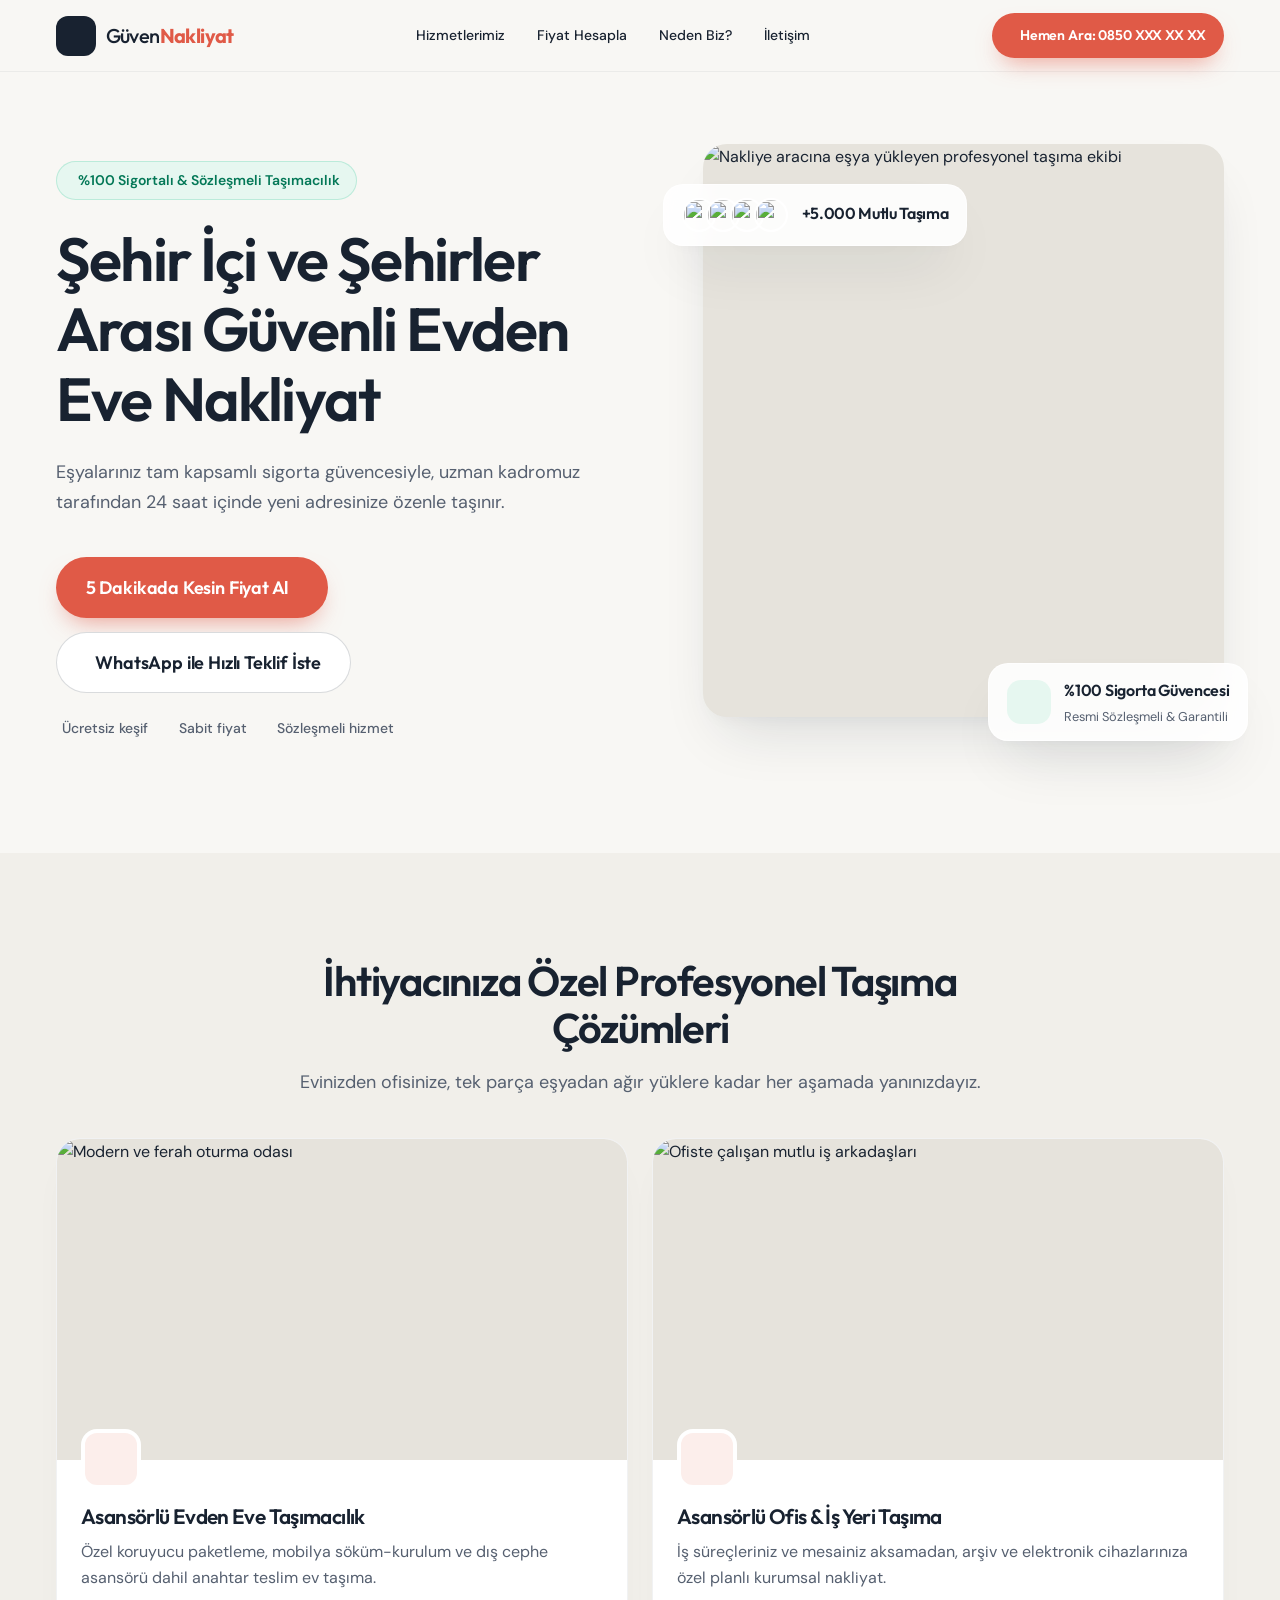
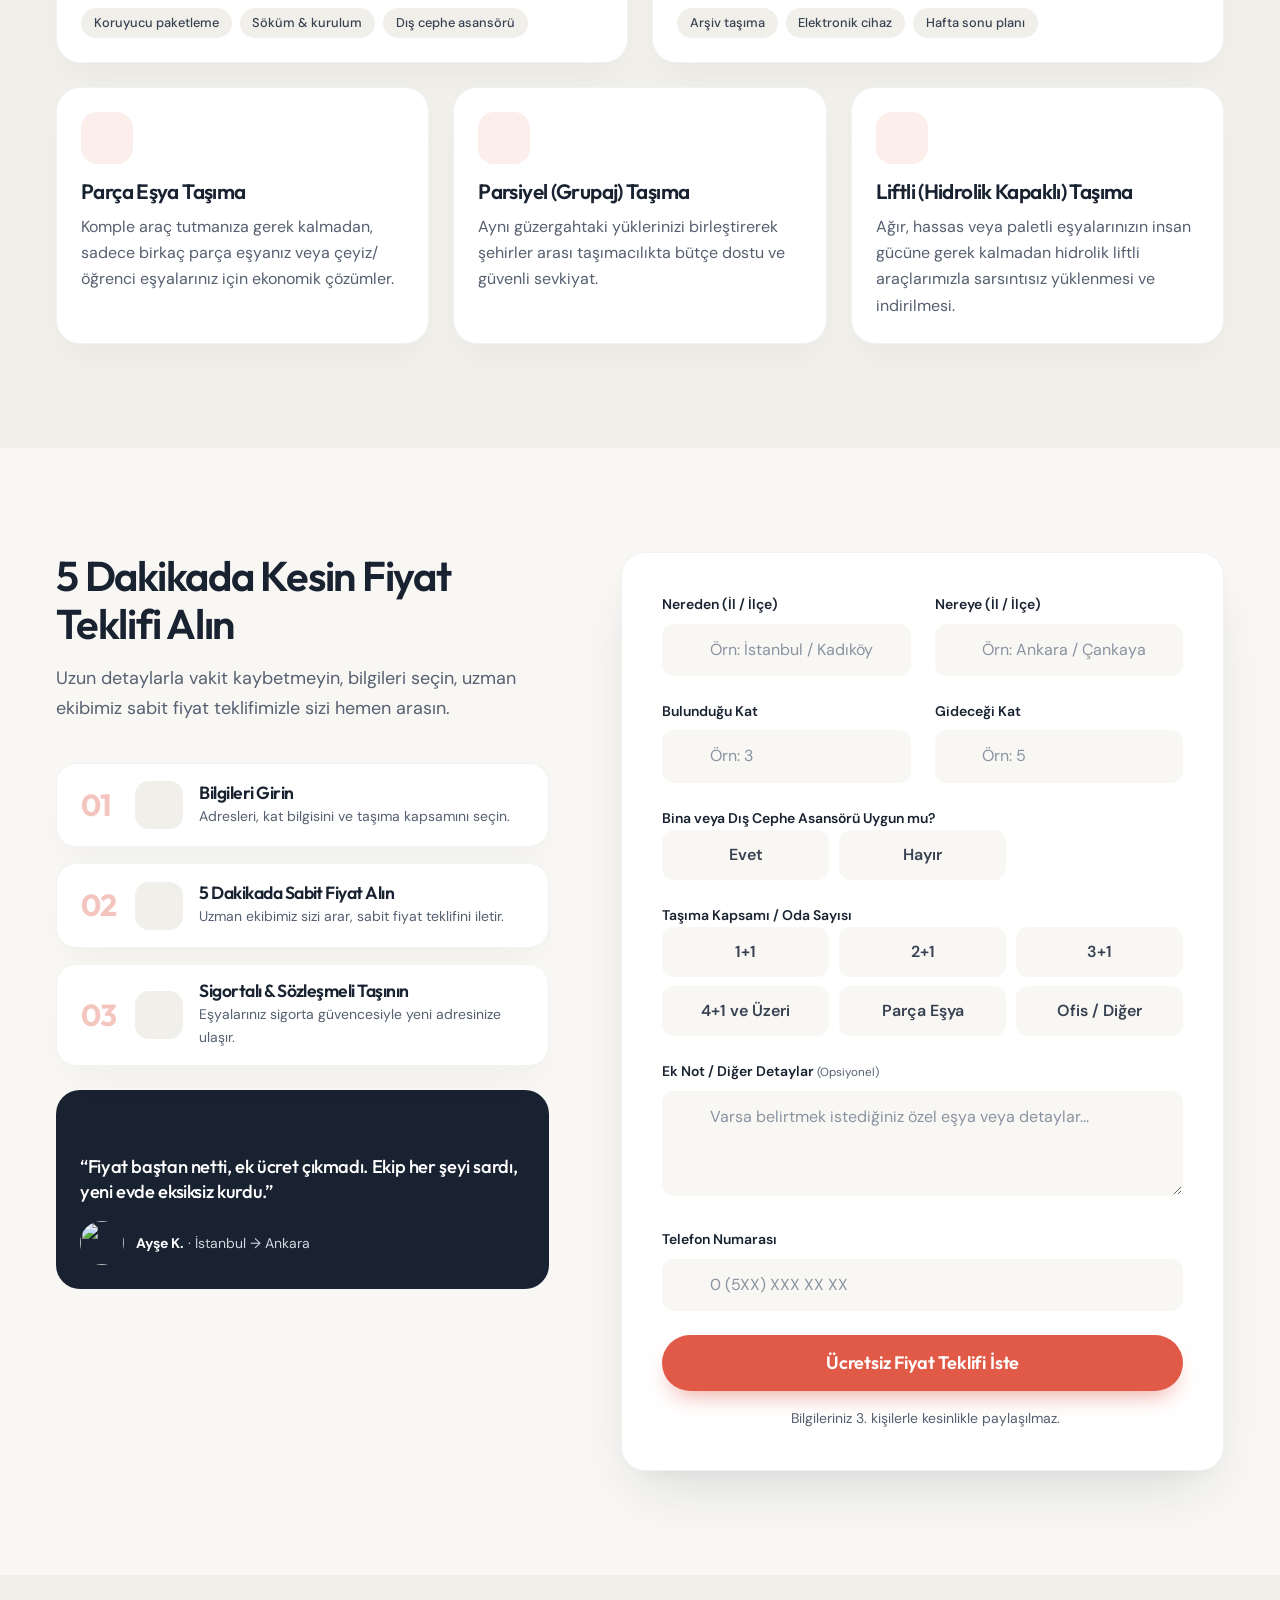
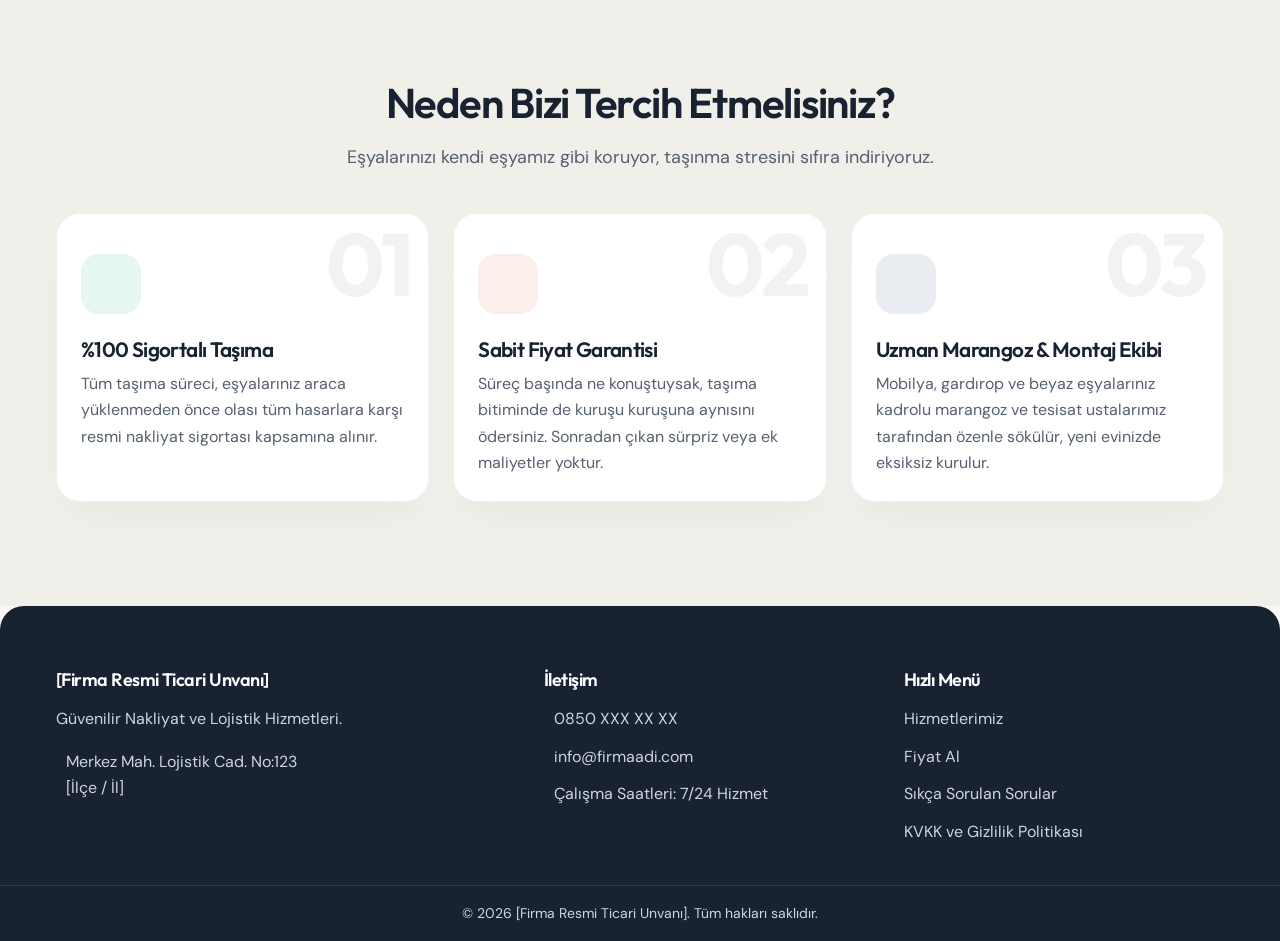
==== index-v2.html @ fdb5ad74 "update" ====
<!DOCTYPE html>
<html lang="tr">
<head>
  <meta charset="UTF-8">
  <meta name="viewport" content="width=device-width, initial-scale=1">
  <title>Güvenli Evden Eve Nakliyat | 5 Dakikada Kesin Fiyat Teklifi</title>
  <meta name="description" content="%100 sigortalı, sözleşmeli ve sabit fiyat garantili evden eve nakliyat. Şehir içi ve şehirler arası taşımacılık için 5 dakikada ücretsiz teklif alın.">
  <meta name="theme-color" content="#F8F7F4">
  <link rel="preconnect" href="https://fonts.googleapis.com">
  <link rel="preconnect" href="https://fonts.gstatic.com" crossorigin>
  <link href="https://fonts.googleapis.com/css2?family=DM+Sans:opsz,wght@9..40,400;9..40,500;9..40,600&family=Outfit:wght@500;600;700&display=swap" rel="stylesheet">
  <script src="https://unpkg.com/@phosphor-icons/web"></script>
  <link rel="stylesheet" href="https://unpkg.com/@phosphor-icons/web@2.1.1/src/duotone/style.css">
  <link rel="stylesheet" href="style-v2.css">
</head>
<body class="nk-body">

  <!-- ===== HEADER ===== -->
  <header class="nk-header" id="header">
    <div class="nk-container nk-header-inner">
      <a href="#top" class="nk-logo" aria-label="Ana sayfa">
        <span class="nk-logo-mark"><i class="ph-duotone ph-truck" aria-hidden="true"></i></span>
        <span class="nk-logo-text">Güven<strong>Nakliyat</strong></span>
      </a>

      <nav class="nk-nav" id="nav" aria-label="Ana menü">
        <a href="#services" class="nk-nav-link">Hizmetlerimiz</a>
        <a href="#quote" class="nk-nav-link">Fiyat Hesapla</a>
        <a href="#features" class="nk-nav-link">Neden Biz?</a>
        <a href="#contact" class="nk-nav-link">İletişim</a>
      </nav>

      <a href="tel:+908500000000" class="nk-btn nk-btn-primary nk-header-call">
        <i class="ph-duotone ph-phone-call" aria-hidden="true"></i>
        <span>Hemen Ara: 0850 XXX XX XX</span>
      </a>

      <button class="nk-menu-toggle" id="menuToggle" aria-label="Menüyü aç" aria-expanded="false" aria-controls="nav">
        <i class="ph-duotone ph-list nk-menu-icon-open" aria-hidden="true"></i>
        <i class="ph-duotone ph-x nk-menu-icon-close" aria-hidden="true"></i>
      </button>
    </div>
  </header>

  <main id="top">

    <!-- ===== HERO ===== -->
    <section class="nk-hero">
      <div class="nk-container nk-hero-inner">
        <div class="nk-hero-content">
          <span class="nk-hero-badge">
            <i class="ph-duotone ph-shield-check" aria-hidden="true"></i>
            %100 Sigortalı &amp; Sözleşmeli Taşımacılık
          </span>
          <h1 class="nk-hero-title">Şehir İçi ve Şehirler Arası Güvenli Evden Eve Nakliyat</h1>
          <p class="nk-hero-subtitle">Eşyalarınız tam kapsamlı sigorta güvencesiyle, uzman kadromuz tarafından 24 saat içinde yeni adresinize özenle taşınır.</p>
          <div class="nk-hero-actions">
            <a href="#quote" class="nk-btn nk-btn-primary nk-btn-lg">5 Dakikada Kesin Fiyat Al <i class="ph-duotone ph-arrow-right" aria-hidden="true"></i></a>
            <a href="https://wa.me/905000000000?text=Merhaba%2C%20nakliyat%20i%C3%A7in%20h%C4%B1zl%C4%B1%20teklif%20almak%20istiyorum." class="nk-btn nk-btn-whatsapp nk-btn-lg" target="_blank" rel="noopener">
              <i class="ph-duotone ph-whatsapp-logo" aria-hidden="true"></i>
              WhatsApp ile Hızlı Teklif İste
            </a>
          </div>
          <ul class="nk-hero-checks">
            <li><i class="ph-duotone ph-check-circle" aria-hidden="true"></i>Ücretsiz keşif</li>
            <li><i class="ph-duotone ph-check-circle" aria-hidden="true"></i>Sabit fiyat</li>
            <li><i class="ph-duotone ph-check-circle" aria-hidden="true"></i>Sözleşmeli hizmet</li>
          </ul>
        </div>

        <div class="nk-hero-media">
          <div class="nk-hero-photo">
            <img src="https://images.unsplash.com/photo-1600518464441-9154a4dea21b?auto=format&fit=crop&w=1000&q=80" alt="Nakliye aracına eşya yükleyen profesyonel taşıma ekibi" width="1000" height="1100" fetchpriority="high">
          </div>
          <div class="nk-floating-card nk-floating-card-reviews">
            <div class="nk-avatar-stack" aria-hidden="true">
              <img src="https://images.unsplash.com/photo-1494790108377-be9c29b29330?auto=format&fit=crop&w=96&h=96&q=70" alt="">
              <img src="https://images.unsplash.com/photo-1507003211169-0a1dd7228f2d?auto=format&fit=crop&w=96&h=96&q=70" alt="">
              <img src="https://images.unsplash.com/photo-1573496359142-b8d87734a5a2?auto=format&fit=crop&w=96&h=96&q=70" alt="">
              <img src="https://images.unsplash.com/photo-1580489944761-15a19d654956?auto=format&fit=crop&w=96&h=96&q=70" alt="">
            </div>
            <div class="nk-floating-card-body">
              <strong class="nk-floating-card-title">+5.000 Mutlu Taşıma</strong>
              <span class="nk-rating-stars" aria-label="5 üzerinden 5 yıldız">
                <i class="ph-duotone ph-star" aria-hidden="true"></i><i class="ph-duotone ph-star" aria-hidden="true"></i><i class="ph-duotone ph-star" aria-hidden="true"></i><i class="ph-duotone ph-star" aria-hidden="true"></i><i class="ph-duotone ph-star" aria-hidden="true"></i>
              </span>
            </div>
          </div>
          <div class="nk-floating-card nk-floating-card-insurance">
            <span class="nk-floating-card-icon"><i class="ph-duotone ph-shield-check" aria-hidden="true"></i></span>
            <div class="nk-floating-card-body">
              <strong class="nk-floating-card-title">%100 Sigorta Güvencesi</strong>
              <span class="nk-floating-card-text">Resmi Sözleşmeli &amp; Garantili</span>
            </div>
          </div>
        </div>
      </div>
    </section>

    <!-- ===== SERVICES (BENTO) ===== -->
    <section class="nk-section nk-services" id="services">
      <div class="nk-container">
        <header class="nk-section-header">
          <h2 class="nk-section-title">İhtiyacınıza Özel Profesyonel Taşıma Çözümleri</h2>
          <p class="nk-section-subtitle">Evinizden ofisinize, tek parça eşyadan ağır yüklere kadar her aşamada yanınızdayız.</p>
        </header>

        <div class="nk-bento-grid">
          <article class="nk-service-card nk-bento-card-wide">
            <div class="nk-bento-media">
              <img src="https://images.unsplash.com/photo-1600585154340-be6161a56a0c?auto=format&fit=crop&w=900&q=75" alt="Modern ve ferah oturma odası" loading="lazy" width="900" height="520">
            </div>
            <div class="nk-bento-body">
              <span class="nk-service-icon"><i class="ph-duotone ph-house-line" aria-hidden="true"></i></span>
              <h3 class="nk-service-title">Asansörlü Evden Eve Taşımacılık</h3>
              <p class="nk-service-text">Özel koruyucu paketleme, mobilya söküm-kurulum ve dış cephe asansörü dahil anahtar teslim ev taşıma.</p>
              <ul class="nk-tag-list">
                <li class="nk-tag">Koruyucu paketleme</li><li class="nk-tag">Söküm &amp; kurulum</li><li class="nk-tag">Dış cephe asansörü</li>
              </ul>
            </div>
          </article>

          <article class="nk-service-card nk-bento-card-wide">
            <div class="nk-bento-media">
              <img src="https://images.unsplash.com/photo-1600880292203-757bb62b4baf?auto=format&fit=crop&w=900&q=75" alt="Ofiste çalışan mutlu iş arkadaşları" loading="lazy" width="900" height="520">
            </div>
            <div class="nk-bento-body">
              <span class="nk-service-icon"><i class="ph-duotone ph-buildings" aria-hidden="true"></i></span>
              <h3 class="nk-service-title">Asansörlü Ofis &amp; İş Yeri Taşıma</h3>
              <p class="nk-service-text">İş süreçleriniz ve mesainiz aksamadan, arşiv ve elektronik cihazlarınıza özel planlı kurumsal nakliyat.</p>
              <ul class="nk-tag-list">
                <li class="nk-tag">Arşiv taşıma</li><li class="nk-tag">Elektronik cihaz</li><li class="nk-tag">Hafta sonu planı</li>
              </ul>
            </div>
          </article>

          <article class="nk-service-card nk-bento-card-compact">
            <span class="nk-service-icon"><i class="ph-duotone ph-package" aria-hidden="true"></i></span>
            <h3 class="nk-service-title">Parça Eşya Taşıma</h3>
            <p class="nk-service-text">Komple araç tutmanıza gerek kalmadan, sadece birkaç parça eşyanız veya çeyiz/öğrenci eşyalarınız için ekonomik çözümler.</p>
          </article>

          <article class="nk-service-card nk-bento-card-compact">
            <span class="nk-service-icon"><i class="ph-duotone ph-stack" aria-hidden="true"></i></span>
            <h3 class="nk-service-title">Parsiyel (Grupaj) Taşıma</h3>
            <p class="nk-service-text">Aynı güzergahtaki yüklerinizi birleştirerek şehirler arası taşımacılıkta bütçe dostu ve güvenli sevkiyat.</p>
          </article>

          <article class="nk-service-card nk-bento-card-compact">
            <span class="nk-service-icon"><i class="ph-duotone ph-forklift" aria-hidden="true"></i></span>
            <h3 class="nk-service-title">Liftli (Hidrolik Kapaklı) Taşıma</h3>
            <p class="nk-service-text">Ağır, hassas veya paletli eşyalarınızın insan gücüne gerek kalmadan hidrolik liftli araçlarımızla sarsıntısız yüklenmesi ve indirilmesi.</p>
          </article>
        </div>
      </div>
    </section>

    <!-- ===== QUOTE (SPLIT) ===== -->
    <section class="nk-section nk-quote-section" id="quote">
      <div class="nk-container nk-quote-split">

        <div class="nk-quote-info">
          <h2 class="nk-section-title">5 Dakikada Kesin Fiyat Teklifi Alın</h2>
          <p class="nk-section-subtitle">Uzun detaylarla vakit kaybetmeyin, bilgileri seçin, uzman ekibimiz sabit fiyat teklifimizle sizi hemen arasın.</p>

          <ol class="nk-process-steps">
            <li class="nk-process-step">
              <span class="nk-process-number">01</span>
              <span class="nk-process-icon"><i class="ph-duotone ph-note-pencil" aria-hidden="true"></i></span>
              <div><h3 class="nk-process-title">Bilgileri Girin</h3><p class="nk-process-text">Adresleri, kat bilgisini ve taşıma kapsamını seçin.</p></div>
            </li>
            <li class="nk-process-step">
              <span class="nk-process-number">02</span>
              <span class="nk-process-icon"><i class="ph-duotone ph-chat-circle-text" aria-hidden="true"></i></span>
              <div><h3 class="nk-process-title">5 Dakikada Sabit Fiyat Alın</h3><p class="nk-process-text">Uzman ekibimiz sizi arar, sabit fiyat teklifini iletir.</p></div>
            </li>
            <li class="nk-process-step">
              <span class="nk-process-number">03</span>
              <span class="nk-process-icon"><i class="ph-duotone ph-truck" aria-hidden="true"></i></span>
              <div><h3 class="nk-process-title">Sigortalı &amp; Sözleşmeli Taşının</h3><p class="nk-process-text">Eşyalarınız sigorta güvencesiyle yeni adresinize ulaşır.</p></div>
            </li>
          </ol>

          <figure class="nk-testimonial-card">
            <span class="nk-rating-stars" aria-label="5 üzerinden 5 yıldız">
              <i class="ph-duotone ph-star" aria-hidden="true"></i><i class="ph-duotone ph-star" aria-hidden="true"></i><i class="ph-duotone ph-star" aria-hidden="true"></i><i class="ph-duotone ph-star" aria-hidden="true"></i><i class="ph-duotone ph-star" aria-hidden="true"></i>
            </span>
            <blockquote class="nk-testimonial-text">“Fiyat baştan netti, ek ücret çıkmadı. Ekip her şeyi sardı, yeni evde eksiksiz kurdu.”</blockquote>
            <figcaption class="nk-testimonial-author">
              <img src="https://images.unsplash.com/photo-1580489944761-15a19d654956?auto=format&fit=crop&w=96&h=96&q=70" alt="" width="44" height="44" loading="lazy">
              <span><strong>Ayşe K.</strong> · İstanbul → Ankara</span>
            </figcaption>
          </figure>
        </div>

        <form class="nk-quote-form" id="quoteForm" novalidate>
          <div class="nk-form-row">
            <div class="nk-form-group">
              <label class="nk-form-label" for="fromLocation">Nereden (İl / İlçe)</label>
              <div class="nk-input-wrap">
                <i class="ph-duotone ph-map-pin nk-input-icon" aria-hidden="true"></i>
                <input class="nk-form-input" type="text" id="fromLocation" name="from_location" placeholder="Örn: İstanbul / Kadıköy" autocomplete="address-level2" required>
              </div>
              <span class="nk-form-error" data-error-for="fromLocation"></span>
            </div>
            <div class="nk-form-group">
              <label class="nk-form-label" for="toLocation">Nereye (İl / İlçe)</label>
              <div class="nk-input-wrap">
                <i class="ph-duotone ph-map-pin-line nk-input-icon" aria-hidden="true"></i>
                <input class="nk-form-input" type="text" id="toLocation" name="to_location" placeholder="Örn: Ankara / Çankaya" required>
              </div>
              <span class="nk-form-error" data-error-for="toLocation"></span>
            </div>
          </div>

          <div class="nk-form-row">
            <div class="nk-form-group">
              <label class="nk-form-label" for="currentFloor">Bulunduğu Kat</label>
              <div class="nk-input-wrap">
                <i class="ph-duotone ph-stairs nk-input-icon" aria-hidden="true"></i>
                <input class="nk-form-input" type="number" id="currentFloor" name="current_floor" min="-2" max="60" inputmode="numeric" placeholder="Örn: 3">
              </div>
            </div>
            <div class="nk-form-group">
              <label class="nk-form-label" for="targetFloor">Gideceği Kat</label>
              <div class="nk-input-wrap">
                <i class="ph-duotone ph-stairs nk-input-icon" aria-hidden="true"></i>
                <input class="nk-form-input" type="number" id="targetFloor" name="target_floor" min="-2" max="60" inputmode="numeric" placeholder="Örn: 5">
              </div>
            </div>
          </div>

          <fieldset class="nk-form-group nk-fieldset">
            <legend class="nk-form-label">Bina veya Dış Cephe Asansörü Uygun mu?</legend>
            <div class="nk-chip-selector nk-chip-selector-inline" data-chip-name="elevator">
              <label class="nk-option-chip"><input type="radio" name="elevator" value="Evet"><span>Evet</span></label>
              <label class="nk-option-chip"><input type="radio" name="elevator" value="Hayır"><span>Hayır</span></label>
            </div>
          </fieldset>

          <fieldset class="nk-form-group nk-fieldset">
            <legend class="nk-form-label">Taşıma Kapsamı / Oda Sayısı</legend>
            <div class="nk-chip-selector" data-chip-name="scope">
              <label class="nk-option-chip"><input type="radio" name="scope" value="1+1"><span>1+1</span></label>
              <label class="nk-option-chip"><input type="radio" name="scope" value="2+1"><span>2+1</span></label>
              <label class="nk-option-chip"><input type="radio" name="scope" value="3+1"><span>3+1</span></label>
              <label class="nk-option-chip"><input type="radio" name="scope" value="4+1 ve Üzeri"><span>4+1 ve Üzeri</span></label>
              <label class="nk-option-chip"><input type="radio" name="scope" value="Parça Eşya"><span>Parça Eşya</span></label>
              <label class="nk-option-chip"><input type="radio" name="scope" value="Ofis / Diğer"><span>Ofis / Diğer</span></label>
            </div>
            <span class="nk-form-error" data-error-for="scope"></span>
          </fieldset>

          <div class="nk-form-group">
            <label class="nk-form-label" for="note">Ek Not / Diğer Detaylar <small>(Opsiyonel)</small></label>
            <div class="nk-input-wrap nk-input-wrap-textarea">
              <i class="ph-duotone ph-note nk-input-icon" aria-hidden="true"></i>
              <textarea class="nk-form-input nk-form-textarea" id="note" name="note" rows="3" placeholder="Varsa belirtmek istediğiniz özel eşya veya detaylar..."></textarea>
            </div>
          </div>

          <div class="nk-form-group">
            <label class="nk-form-label" for="phone">Telefon Numarası</label>
            <div class="nk-input-wrap">
              <i class="ph-duotone ph-device-mobile nk-input-icon" aria-hidden="true"></i>
              <input class="nk-form-input" type="tel" id="phone" name="phone" placeholder="0 (5XX) XXX XX XX" inputmode="tel" autocomplete="tel" maxlength="17" required>
            </div>
            <span class="nk-form-error" data-error-for="phone"></span>
          </div>

          <button type="submit" class="nk-btn nk-btn-primary nk-btn-lg nk-btn-submit">Ücretsiz Fiyat Teklifi İste</button>
          <p class="nk-form-note"><i class="ph-duotone ph-lock-key" aria-hidden="true"></i>Bilgileriniz 3. kişilerle kesinlikle paylaşılmaz.</p>
          <div class="nk-form-success" id="formSuccess" role="status" hidden>
            <strong>Talebiniz alındı!</strong> Uzman ekibimiz en kısa sürede sizi arayacak.
          </div>
        </form>
      </div>
    </section>

    <!-- ===== FEATURES ===== -->
    <section class="nk-section nk-features" id="features">
      <div class="nk-container">
        <header class="nk-section-header">
          <h2 class="nk-section-title">Neden Bizi Tercih Etmelisiniz?</h2>
          <p class="nk-section-subtitle">Eşyalarınızı kendi eşyamız gibi koruyor, taşınma stresini sıfıra indiriyoruz.</p>
        </header>

        <div class="nk-features-grid">
          <article class="nk-feature-card">
            <span class="nk-feature-number" aria-hidden="true">01</span>
            <span class="nk-feature-icon nk-feature-icon-sage"><i class="ph-duotone ph-shield-check" aria-hidden="true"></i></span>
            <h3 class="nk-feature-title">%100 Sigortalı Taşıma</h3>
            <p class="nk-feature-text">Tüm taşıma süreci, eşyalarınız araca yüklenmeden önce olası tüm hasarlara karşı resmi nakliyat sigortası kapsamına alınır.</p>
          </article>
          <article class="nk-feature-card">
            <span class="nk-feature-number" aria-hidden="true">02</span>
            <span class="nk-feature-icon nk-feature-icon-terracotta"><i class="ph-duotone ph-currency-circle-dollar" aria-hidden="true"></i></span>
            <h3 class="nk-feature-title">Sabit Fiyat Garantisi</h3>
            <p class="nk-feature-text">Süreç başında ne konuştuysak, taşıma bitiminde de kuruşu kuruşuna aynısını ödersiniz. Sonradan çıkan sürpriz veya ek maliyetler yoktur.</p>
          </article>
          <article class="nk-feature-card">
            <span class="nk-feature-number" aria-hidden="true">03</span>
            <span class="nk-feature-icon nk-feature-icon-slate"><i class="ph-duotone ph-hammer" aria-hidden="true"></i></span>
            <h3 class="nk-feature-title">Uzman Marangoz &amp; Montaj Ekibi</h3>
            <p class="nk-feature-text">Mobilya, gardırop ve beyaz eşyalarınız kadrolu marangoz ve tesisat ustalarımız tarafından özenle sökülür, yeni evinizde eksiksiz kurulur.</p>
          </article>
        </div>
      </div>
    </section>
  </main>

  <!-- ===== FOOTER ===== -->
  <footer class="nk-footer" id="contact">
    <div class="nk-container nk-footer-inner">
      <div class="nk-footer-col nk-footer-about">
        <h3 class="nk-footer-title">[Firma Resmi Ticari Unvanı]</h3>
        <p>Güvenilir Nakliyat ve Lojistik Hizmetleri.</p>
        <address class="nk-footer-address"><i class="ph-duotone ph-map-pin" aria-hidden="true"></i><span>Merkez Mah. Lojistik Cad. No:123<br>[İlçe / İl]</span></address>
      </div>
      <div class="nk-footer-col">
        <h3 class="nk-footer-title">İletişim</h3>
        <ul class="nk-footer-list">
          <li><i class="ph-duotone ph-phone" aria-hidden="true"></i><a href="tel:+908500000000">0850 XXX XX XX</a></li>
          <li><i class="ph-duotone ph-envelope-simple" aria-hidden="true"></i><a href="mailto:info@firmaadi.com">info@firmaadi.com</a></li>
          <li><i class="ph-duotone ph-clock" aria-hidden="true"></i>Çalışma Saatleri: 7/24 Hizmet</li>
        </ul>
      </div>
      <div class="nk-footer-col">
        <h3 class="nk-footer-title">Hızlı Menü</h3>
        <ul class="nk-footer-list">
          <li><a href="#services">Hizmetlerimiz</a></li>
          <li><a href="#quote">Fiyat Al</a></li>
          <li><a href="#faq">Sıkça Sorulan Sorular</a></li>
          <li><a href="#privacy">KVKK ve Gizlilik Politikası</a></li>
        </ul>
      </div>
    </div>
    <div class="nk-footer-bottom">
      <div class="nk-container">&copy; <span id="currentYear">2026</span> [Firma Resmi Ticari Unvanı]. Tüm hakları saklıdır.</div>
    </div>
  </footer>

  <!-- ===== MOBILE STICKY BAR ===== -->
  <div class="nk-mobile-sticky-bar">
    <a href="tel:+908500000000" class="nk-mobile-bar-btn nk-mobile-bar-call"><i class="ph-duotone ph-phone-call" aria-hidden="true"></i>Hemen Ara</a>
    <a href="https://wa.me/905000000000?text=Merhaba%2C%20nakliyat%20i%C3%A7in%20teklif%20almak%20istiyorum." class="nk-mobile-bar-btn nk-mobile-bar-whatsapp" target="_blank" rel="noopener"><i class="ph-duotone ph-whatsapp-logo" aria-hidden="true"></i>WhatsApp Teklif</a>
  </div>

  <script src="script-v2.js"></script>
</body>
</html>
---- style-v2.css ----
/* =========================================================
   Nakliye v2 — Premium & Soft Editorial
   Generated against design-system/nakliye/MASTER.md
   (typography, palette and imagery overridden per brief)
   Type: Outfit (headings) + DM Sans (body)
   ========================================================= */

:root {
  /* Primitive */
  --nk-stone-50: #f8f7f4;
  --nk-stone-100: #f1efea;
  --nk-stone-200: #e6e3dc;
  --nk-white: #ffffff;
  --nk-slate-900: #182230;
  --nk-slate-700: #374151;
  --nk-slate-600: #566070;
  --nk-terracotta-500: #e05a47;
  --nk-terracotta-600: #c94a38;
  --nk-terracotta-700: #ad3e2e;
  --nk-terracotta-50: #fceeeb;
  --nk-emerald-500: #10b981;
  --nk-emerald-700: #047857;
  --nk-emerald-50: #e6f7f0;
  --nk-amber-500: #f5b301;
  --nk-red-600: #c62828;

  /* Semantic */
  --nk-primary-color: var(--nk-slate-900);
  --nk-accent-color: var(--nk-terracotta-500);
  --nk-accent-hover: var(--nk-terracotta-600);
  --nk-success-color: var(--nk-emerald-500);
  --nk-text-color: var(--nk-slate-900);
  --nk-text-muted: var(--nk-slate-600);
  --nk-bg-color: var(--nk-stone-50);
  --nk-bg-alt: var(--nk-stone-100);
  --nk-surface-color: var(--nk-white);
  --nk-border-color: rgba(24, 34, 48, 0.06);
  --nk-border-strong: rgba(24, 34, 48, 0.16);
  --nk-error-color: var(--nk-red-600);

  /* Typography */
  --nk-font-heading: "Outfit", system-ui, sans-serif;
  --nk-font-body: "DM Sans", system-ui, -apple-system, "Segoe UI", sans-serif;
  --nk-text-sm: 0.875rem;
  --nk-text-base: 1rem;
  --nk-text-lg: 1.125rem;
  --nk-text-xl: 1.3rem;
  --nk-heading-tracking: -0.03em;

  /* Spacing */
  --nk-spacing-xs: 0.25rem;
  --nk-spacing-sm: 0.5rem;
  --nk-spacing-md: 1rem;
  --nk-spacing-lg: 1.5rem;
  --nk-spacing-xl: 2.5rem;
  --nk-spacing-2xl: 4rem;
  --nk-section-padding: 4.5rem;

  /* Shape & elevation */
  --nk-radius-sm: 12px;
  --nk-radius-md: 16px;
  --nk-radius-lg: 20px;
  --nk-radius-xl: 24px;
  --nk-radius-full: 999px;
  --nk-shadow-soft: 0 20px 40px -15px rgba(24, 34, 48, 0.05);
  --nk-shadow-lift: 0 30px 60px -20px rgba(24, 34, 48, 0.14), 0 8px 20px -10px rgba(24, 34, 48, 0.06);
  --nk-transition: 220ms ease;

  /* Layout */
  --nk-container-width: 1200px;
  --nk-header-height: 72px;
  --nk-mobile-bar-height: 64px;
}

/* ---------- Base ---------- */
*, *::before, *::after { box-sizing: border-box; }
html { scroll-behavior: smooth; scroll-padding-top: calc(var(--nk-header-height) + 12px); }

.nk-body {
  margin: 0;
  font-family: var(--nk-font-body);
  font-size: var(--nk-text-base);
  line-height: 1.65;
  color: var(--nk-text-color);
  background: var(--nk-bg-color);
  -webkit-font-smoothing: antialiased;
  padding-bottom: calc(var(--nk-mobile-bar-height) + 16px + env(safe-area-inset-bottom));
}

h1, h2, h3 { margin: 0; font-family: var(--nk-font-heading); line-height: 1.15; letter-spacing: var(--nk-heading-tracking); color: var(--nk-primary-color); }
p { margin: 0; }
a { color: inherit; text-decoration: none; }
ul, ol { list-style: none; margin: 0; padding: 0; }
img { display: block; max-width: 100%; }
i[class*="ph-"] { line-height: 1; flex-shrink: 0; }
:focus-visible { outline: 3px solid var(--nk-accent-color); outline-offset: 2px; }

.nk-container { width: 100%; max-width: var(--nk-container-width); margin: 0 auto; padding: 0 var(--nk-spacing-md); }
.nk-section { padding: var(--nk-section-padding) 0; }
.nk-section-header { text-align: center; max-width: 700px; margin: 0 auto var(--nk-spacing-xl); }
.nk-section-title { font-size: clamp(1.75rem, 5vw, 2.6rem); font-weight: 600; }
.nk-section-subtitle { margin-top: var(--nk-spacing-md); color: var(--nk-text-muted); font-size: var(--nk-text-lg); }

/* ---------- Buttons ---------- */
.nk-btn {
  display: inline-flex; align-items: center; justify-content: center; gap: 0.6rem;
  min-height: 46px; padding: 0.7rem 1.4rem;
  font-family: var(--nk-font-heading); font-weight: 600; font-size: var(--nk-text-base); letter-spacing: -0.01em;
  border: 1.5px solid transparent; border-radius: var(--nk-radius-full);
  cursor: pointer; text-align: center;
  transition: background var(--nk-transition), transform var(--nk-transition), box-shadow var(--nk-transition), color var(--nk-transition);
}
.nk-btn i { font-size: 1.3em; }
.nk-btn-lg { min-height: 56px; padding: 0.9rem 1.8rem; font-size: var(--nk-text-lg); }
.nk-btn-primary { background: var(--nk-accent-color); color: var(--nk-white); box-shadow: 0 12px 24px -10px rgba(224, 90, 71, 0.6); }
.nk-btn-primary:hover { background: var(--nk-accent-hover); transform: translateY(-2px); }
.nk-btn-primary:active { background: var(--nk-terracotta-700); transform: none; }
.nk-btn-whatsapp { background: var(--nk-surface-color); color: var(--nk-primary-color); border-color: var(--nk-border-strong); }
.nk-btn-whatsapp i { color: var(--nk-emerald-500); }
.nk-btn-whatsapp:hover { background: var(--nk-emerald-50); border-color: var(--nk-emerald-500); transform: translateY(-2px); }
.nk-btn-submit { width: 100%; }
.nk-btn[disabled] { opacity: 0.6; cursor: not-allowed; transform: none; }

/* ---------- Header ---------- */
.nk-header {
  position: sticky; top: 0; z-index: 100; height: var(--nk-header-height);
  background: rgba(248, 247, 244, 0.85); backdrop-filter: blur(14px); -webkit-backdrop-filter: blur(14px);
  border-bottom: 1px solid var(--nk-border-color);
  transition: box-shadow var(--nk-transition);
}
.nk-header.nk-is-scrolled { box-shadow: var(--nk-shadow-soft); }
.nk-header-inner { height: 100%; display: flex; align-items: center; justify-content: space-between; gap: var(--nk-spacing-md); }

.nk-logo { display: inline-flex; align-items: center; gap: 0.6rem; }
.nk-logo-mark { width: 40px; height: 40px; display: grid; place-items: center; border-radius: 12px; background: var(--nk-primary-color); color: var(--nk-white); font-size: 1.4rem; }
.nk-logo-text { font-family: var(--nk-font-heading); font-size: 1.25rem; font-weight: 500; letter-spacing: var(--nk-heading-tracking); }
.nk-logo-text strong { font-weight: 700; color: var(--nk-accent-color); }

.nk-nav {
  position: absolute; top: var(--nk-header-height); left: 0; right: 0; display: none; flex-direction: column;
  background: var(--nk-bg-color); padding: var(--nk-spacing-sm) var(--nk-spacing-md) var(--nk-spacing-md);
  border-bottom: 1px solid var(--nk-border-color); box-shadow: var(--nk-shadow-lift);
}
.nk-nav.nk-is-open { display: flex; }
.nk-nav-link { padding: 0.9rem 0; font-weight: 500; border-bottom: 1px solid var(--nk-border-color); }
.nk-nav-link:last-child { border-bottom: 0; }
.nk-nav-link:hover { color: var(--nk-accent-color); }
.nk-header-call { display: none; padding: 0.6rem 1.1rem; font-size: var(--nk-text-sm); min-height: 44px; }

.nk-menu-toggle { width: 44px; height: 44px; display: grid; place-items: center; background: none; border: 0; cursor: pointer; font-size: 1.7rem; color: var(--nk-primary-color); }
.nk-menu-icon-close { display: none; }
.nk-menu-toggle[aria-expanded="true"] .nk-menu-icon-open { display: none; }
.nk-menu-toggle[aria-expanded="true"] .nk-menu-icon-close { display: block; }

/* ---------- Hero ---------- */
.nk-hero { padding: var(--nk-spacing-xl) 0 var(--nk-spacing-2xl); overflow: hidden; }
.nk-hero-inner { display: grid; gap: 3rem; align-items: center; }

.nk-hero-badge {
  display: inline-flex; align-items: center; gap: 0.5rem; padding: 0.45rem 1rem 0.45rem 0.8rem; margin-bottom: var(--nk-spacing-lg);
  background: var(--nk-emerald-50); color: var(--nk-emerald-700); font-size: var(--nk-text-sm); font-weight: 600;
  border: 1px solid rgba(16, 185, 129, 0.2); border-radius: var(--nk-radius-full);
}
.nk-hero-badge i { font-size: 1.25rem; }
.nk-hero-title { font-size: clamp(2.2rem, 7.5vw, 3.8rem); font-weight: 600; }
.nk-hero-subtitle { margin-top: var(--nk-spacing-lg); font-size: var(--nk-text-lg); color: var(--nk-text-muted); max-width: 540px; }
.nk-hero-actions { display: flex; flex-direction: column; gap: 0.9rem; margin-top: var(--nk-spacing-xl); }
.nk-hero-checks { display: flex; flex-wrap: wrap; gap: 0.6rem 1.5rem; margin-top: var(--nk-spacing-lg); font-size: var(--nk-text-sm); font-weight: 500; color: var(--nk-text-muted); }
.nk-hero-checks li { display: inline-flex; align-items: center; gap: 0.4rem; }
.nk-hero-checks i { font-size: 1.2rem; color: var(--nk-emerald-500); }

.nk-hero-media { position: relative; padding-bottom: 2.5rem; }
.nk-hero-photo { border-radius: var(--nk-radius-xl); overflow: hidden; box-shadow: var(--nk-shadow-lift); aspect-ratio: 4 / 4.4; background: var(--nk-stone-200); }
.nk-hero-photo img { width: 100%; height: 100%; object-fit: cover; object-position: center 55%; }

.nk-floating-card {
  position: absolute; display: flex; align-items: center; gap: 0.85rem; padding: 0.8rem 1.1rem;
  background: rgba(255, 255, 255, 0.88); backdrop-filter: blur(12px); -webkit-backdrop-filter: blur(12px);
  border: 1px solid rgba(255, 255, 255, 0.7); border-radius: var(--nk-radius-lg); box-shadow: var(--nk-shadow-lift);
}
.nk-floating-card-body { display: flex; flex-direction: column; gap: 0.15rem; }
.nk-floating-card-title { font-family: var(--nk-font-heading); font-size: 1rem; font-weight: 600; letter-spacing: -0.02em; color: var(--nk-primary-color); }
.nk-floating-card-text { font-size: 0.8rem; color: var(--nk-text-muted); }
.nk-floating-card-icon { width: 44px; height: 44px; display: grid; place-items: center; border-radius: 14px; background: var(--nk-emerald-50); color: var(--nk-emerald-500); font-size: 1.7rem; }
.nk-floating-card-reviews { top: 1rem; left: 0.75rem; }
.nk-floating-card-insurance { bottom: 0; right: 0.75rem; }

.nk-avatar-stack { display: flex; }
.nk-avatar-stack img { width: 34px; height: 34px; border-radius: 50%; object-fit: cover; border: 2px solid var(--nk-white); margin-left: -10px; }
.nk-avatar-stack img:first-child { margin-left: 0; }
.nk-rating-stars { display: inline-flex; gap: 2px; color: var(--nk-amber-500); font-size: 0.95rem; }

/* ---------- Services: bento ---------- */
.nk-services { background: var(--nk-bg-alt); }
.nk-bento-grid { display: grid; grid-template-columns: 1fr; gap: var(--nk-spacing-lg); }

.nk-service-card {
  background: var(--nk-surface-color); border: 1px solid var(--nk-border-color); border-radius: var(--nk-radius-xl);
  box-shadow: var(--nk-shadow-soft); overflow: hidden;
  transition: transform var(--nk-transition), box-shadow var(--nk-transition);
}
.nk-service-card:hover { transform: translateY(-6px); box-shadow: var(--nk-shadow-lift); }
.nk-service-icon {
  width: 52px; height: 52px; display: grid; place-items: center; margin-bottom: var(--nk-spacing-md);
  border-radius: 16px; background: var(--nk-terracotta-50); color: var(--nk-accent-color); font-size: 1.8rem;
  transition: background var(--nk-transition), color var(--nk-transition);
}
.nk-service-card:hover .nk-service-icon { background: var(--nk-accent-color); color: var(--nk-white); }
.nk-service-title { font-size: var(--nk-text-xl); font-weight: 600; }
.nk-service-text { margin-top: 0.6rem; color: var(--nk-text-muted); }

.nk-bento-card-wide { display: flex; flex-direction: column; }
.nk-bento-media { aspect-ratio: 16 / 9; overflow: hidden; background: var(--nk-stone-200); }
.nk-bento-media img { width: 100%; height: 100%; object-fit: cover; transition: transform 600ms ease; }
.nk-service-card:hover .nk-bento-media img { transform: scale(1.05); }
.nk-bento-body { padding: var(--nk-spacing-lg); }
.nk-bento-card-wide .nk-service-icon { margin-top: -3.4rem; position: relative; border: 4px solid var(--nk-surface-color); width: 60px; height: 60px; }
.nk-bento-card-compact { padding: var(--nk-spacing-lg); }

.nk-tag-list { display: flex; flex-wrap: wrap; gap: 0.5rem; margin-top: var(--nk-spacing-md); }
.nk-tag { padding: 0.3rem 0.8rem; font-size: 0.8rem; font-weight: 500; color: var(--nk-slate-700); background: var(--nk-stone-100); border-radius: var(--nk-radius-full); }

/* ---------- Quote: split ---------- */
.nk-quote-section { background: var(--nk-bg-color); }
.nk-quote-split { display: grid; gap: 3rem; align-items: start; }
.nk-quote-info .nk-section-title { text-align: left; }
.nk-quote-info .nk-section-subtitle { margin-top: var(--nk-spacing-md); }

.nk-process-steps { display: grid; gap: var(--nk-spacing-md); margin-top: var(--nk-spacing-xl); }
.nk-process-step {
  position: relative; display: flex; align-items: center; gap: var(--nk-spacing-md); padding: var(--nk-spacing-md) var(--nk-spacing-lg);
  background: var(--nk-surface-color); border: 1px solid var(--nk-border-color); border-radius: var(--nk-radius-lg); box-shadow: var(--nk-shadow-soft);
}
.nk-process-number { font-family: var(--nk-font-heading); font-size: 1.9rem; font-weight: 700; letter-spacing: var(--nk-heading-tracking); color: var(--nk-accent-color); opacity: 0.35; min-width: 2.4rem; }
.nk-process-icon { display: none; }
.nk-process-title { font-size: 1.1rem; font-weight: 600; }
.nk-process-text { margin-top: 0.15rem; font-size: var(--nk-text-sm); color: var(--nk-text-muted); }

.nk-testimonial-card { margin: var(--nk-spacing-lg) 0 0; padding: var(--nk-spacing-lg); background: var(--nk-primary-color); border-radius: var(--nk-radius-xl); color: var(--nk-stone-100); }
.nk-testimonial-text { margin: 0.8rem 0 var(--nk-spacing-md); font-family: var(--nk-font-heading); font-size: 1.15rem; font-weight: 500; line-height: 1.4; letter-spacing: -0.02em; color: var(--nk-white); }
.nk-testimonial-author { display: flex; align-items: center; gap: 0.75rem; font-size: var(--nk-text-sm); color: #cfd5de; }
.nk-testimonial-author img { width: 44px; height: 44px; border-radius: 50%; object-fit: cover; }
.nk-testimonial-author strong { color: var(--nk-white); }

.nk-quote-form {
  display: grid; gap: var(--nk-spacing-lg); padding: var(--nk-spacing-lg);
  background: var(--nk-surface-color); border: 1px solid var(--nk-border-color); border-radius: var(--nk-radius-xl); box-shadow: var(--nk-shadow-lift);
}
.nk-form-row { display: grid; gap: var(--nk-spacing-lg); grid-template-columns: 1fr; }
.nk-form-group { display: flex; flex-direction: column; gap: 0.45rem; min-width: 0; }
.nk-fieldset { border: 0; padding: 0; margin: 0; }
.nk-form-label { padding: 0; font-weight: 600; font-size: var(--nk-text-sm); color: var(--nk-primary-color); }
.nk-form-label small { font-weight: 400; color: var(--nk-text-muted); }

.nk-input-wrap { position: relative; }
.nk-input-icon { position: absolute; left: 0.95rem; top: 50%; transform: translateY(-50%); font-size: 1.35rem; color: var(--nk-text-muted); pointer-events: none; }
.nk-input-wrap-textarea .nk-input-icon { top: 1.55rem; }
.nk-form-input {
  width: 100%; min-height: 52px; padding: 0.75rem 1rem 0.75rem 2.9rem;
  font: inherit; color: var(--nk-text-color); background: var(--nk-bg-color);
  border: 1.5px solid transparent; border-radius: var(--nk-radius-sm);
  transition: border-color var(--nk-transition), box-shadow var(--nk-transition), background var(--nk-transition);
}
.nk-form-input::placeholder { color: #8a93a0; }
.nk-form-input:focus { outline: none; background: var(--nk-surface-color); border-color: var(--nk-accent-color); box-shadow: 0 0 0 4px rgba(224, 90, 71, 0.15); }
.nk-input-wrap:focus-within .nk-input-icon { color: var(--nk-accent-color); }
.nk-form-textarea { resize: vertical; min-height: 96px; }
.nk-form-group.nk-has-error .nk-form-input { border-color: var(--nk-error-color); }
.nk-form-error { font-size: var(--nk-text-sm); color: var(--nk-error-color); }
.nk-form-error:empty { display: none; }

.nk-chip-selector { display: grid; grid-template-columns: repeat(2, 1fr); gap: 0.6rem; }
.nk-chip-selector-inline { grid-template-columns: repeat(2, minmax(0, 150px)); }
.nk-option-chip { position: relative; cursor: pointer; }
.nk-option-chip input { position: absolute; inset: 0; width: 100%; height: 100%; margin: 0; opacity: 0; cursor: pointer; }
.nk-option-chip span {
  display: flex; align-items: center; justify-content: center; min-height: 50px; padding: 0.5rem; text-align: center;
  font-weight: 600; color: var(--nk-slate-700); background: var(--nk-bg-color);
  border: 1.5px solid transparent; border-radius: var(--nk-radius-sm); transition: all var(--nk-transition);
}
.nk-option-chip:hover span { border-color: var(--nk-border-strong); background: var(--nk-surface-color); }
.nk-option-chip input:checked + span { background: var(--nk-primary-color); border-color: var(--nk-primary-color); color: var(--nk-white); box-shadow: 0 10px 20px -10px rgba(24, 34, 48, 0.5); }
.nk-option-chip input:focus-visible + span { outline: 3px solid var(--nk-accent-color); outline-offset: 2px; }

.nk-form-note { display: flex; align-items: center; justify-content: center; gap: 0.4rem; margin-top: -0.5rem; font-size: var(--nk-text-sm); color: var(--nk-text-muted); }
.nk-form-note i { font-size: 1.15rem; color: var(--nk-emerald-500); }
.nk-form-success { padding: var(--nk-spacing-md); text-align: center; color: var(--nk-emerald-700); background: var(--nk-emerald-50); border-radius: var(--nk-radius-sm); }

/* ---------- Features: editorial ---------- */
.nk-features { background: var(--nk-bg-alt); }
.nk-features-grid { display: grid; gap: var(--nk-spacing-lg); grid-template-columns: 1fr; }
.nk-feature-card {
  position: relative; overflow: hidden; padding: var(--nk-spacing-xl) var(--nk-spacing-lg) var(--nk-spacing-lg);
  background: var(--nk-surface-color); border: 1px solid var(--nk-border-color); border-radius: var(--nk-radius-xl); box-shadow: var(--nk-shadow-soft);
  transition: transform var(--nk-transition), box-shadow var(--nk-transition);
}
.nk-feature-card:hover { transform: translateY(-5px); box-shadow: var(--nk-shadow-lift); }
.nk-feature-number { position: absolute; top: 0.4rem; right: 1.2rem; font-family: var(--nk-font-heading); font-size: 5.5rem; font-weight: 700; line-height: 1; letter-spacing: -0.05em; color: rgba(24, 34, 48, 0.06); pointer-events: none; }
.nk-feature-icon { position: relative; width: 60px; height: 60px; display: grid; place-items: center; margin-bottom: var(--nk-spacing-lg); border-radius: 18px; font-size: 2rem; }
.nk-feature-icon-sage { background: var(--nk-emerald-50); color: var(--nk-emerald-500); }
.nk-feature-icon-terracotta { background: var(--nk-terracotta-50); color: var(--nk-accent-color); }
.nk-feature-icon-slate { background: #e9edf2; color: var(--nk-slate-700); }
.nk-feature-title { font-size: var(--nk-text-xl); font-weight: 600; margin-bottom: 0.6rem; }
.nk-feature-text { color: var(--nk-text-muted); }

/* ---------- Footer ---------- */
.nk-footer { background: var(--nk-primary-color); color: #cfd5de; padding-top: var(--nk-spacing-2xl); border-radius: var(--nk-radius-xl) var(--nk-radius-xl) 0 0; }
.nk-footer-inner { display: grid; gap: var(--nk-spacing-xl); grid-template-columns: 1fr; padding-bottom: var(--nk-spacing-xl); }
.nk-footer-title { margin-bottom: var(--nk-spacing-md); font-size: var(--nk-text-lg); font-weight: 600; color: var(--nk-white); }
.nk-footer-address { display: flex; gap: 0.6rem; margin-top: var(--nk-spacing-md); font-style: normal; }
.nk-footer-address i, .nk-footer-list i { font-size: 1.3rem; color: var(--nk-accent-color); }
.nk-footer-list { display: grid; gap: 0.7rem; }
.nk-footer-list li { display: flex; align-items: center; gap: 0.6rem; }
.nk-footer-list a { transition: color var(--nk-transition); }
.nk-footer-list a:hover { color: var(--nk-white); }
.nk-footer-bottom { padding: var(--nk-spacing-md) 0; text-align: center; font-size: var(--nk-text-sm); border-top: 1px solid rgba(255, 255, 255, 0.1); }

/* ---------- Mobile sticky bar ---------- */
.nk-mobile-sticky-bar {
  position: fixed; left: 12px; right: 12px; bottom: calc(12px + env(safe-area-inset-bottom)); z-index: 90;
  display: grid; grid-template-columns: 1fr 1fr; gap: 0.5rem; padding: 0.5rem;
  background: rgba(255, 255, 255, 0.9); backdrop-filter: blur(12px); -webkit-backdrop-filter: blur(12px);
  border: 1px solid var(--nk-border-color); border-radius: var(--nk-radius-lg); box-shadow: var(--nk-shadow-lift);
}
.nk-mobile-bar-btn {
  display: flex; align-items: center; justify-content: center; gap: 0.45rem; min-height: 48px;
  font-family: var(--nk-font-heading); font-weight: 600; font-size: var(--nk-text-sm); color: var(--nk-white); border-radius: var(--nk-radius-md);
}
.nk-mobile-bar-btn i { font-size: 1.3rem; }
.nk-mobile-bar-call { background: var(--nk-accent-color); }
.nk-mobile-bar-whatsapp { background: var(--nk-emerald-700); }

/* ---------- Reveal ---------- */
.nk-reveal { opacity: 0; transform: translateY(24px); transition: opacity 600ms ease, transform 600ms ease; }
.nk-reveal.nk-is-visible { opacity: 1; transform: none; }

/* ---------- Tablet ---------- */
@media (min-width: 640px) {
  .nk-hero-actions { flex-direction: row; flex-wrap: wrap; }
  .nk-form-row { grid-template-columns: 1fr 1fr; }
  .nk-chip-selector { grid-template-columns: repeat(3, 1fr); }
  .nk-quote-form { padding: var(--nk-spacing-xl); }
  .nk-process-icon { display: grid; place-items: center; width: 48px; height: 48px; border-radius: 14px; background: var(--nk-stone-100); color: var(--nk-primary-color); font-size: 1.6rem; flex-shrink: 0; }
  .nk-floating-card-reviews { left: -0.5rem; }
  .nk-floating-card-insurance { right: -0.5rem; }
}

/* ---------- Desktop ---------- */
@media (min-width: 960px) {
  :root { --nk-section-padding: 6.5rem; }
  .nk-body { padding-bottom: 0; }
  .nk-mobile-sticky-bar { display: none; }
  .nk-menu-toggle { display: none; }
  .nk-header-call { display: inline-flex; }
  .nk-nav { position: static; display: flex; flex-direction: row; gap: 2rem; padding: 0; background: none; border: 0; box-shadow: none; }
  .nk-nav-link { padding: 0.4rem 0; border: 0; font-size: var(--nk-text-sm); }

  .nk-hero { padding: 4.5rem 0 6rem; }
  .nk-hero-inner { grid-template-columns: 1.05fr 0.95fr; gap: 4.5rem; }
  .nk-floating-card-reviews { left: -2.5rem; top: 2.5rem; }
  .nk-floating-card-insurance { right: -1.5rem; bottom: 1rem; }

  .nk-bento-grid { grid-template-columns: repeat(6, 1fr); }
  .nk-bento-card-wide { grid-column: span 3; }
  .nk-bento-card-compact { grid-column: span 2; }

  .nk-quote-split { grid-template-columns: 0.9fr 1.1fr; gap: 4.5rem; }
  .nk-quote-info { position: sticky; top: calc(var(--nk-header-height) + 24px); }
  .nk-features-grid { grid-template-columns: repeat(3, 1fr); }
  .nk-footer-inner { grid-template-columns: 1.4fr 1fr 1fr; }
}

@media (prefers-reduced-motion: reduce) {
  html { scroll-behavior: auto; }
  *, *::before, *::after { transition-duration: 0.01ms !important; animation-duration: 0.01ms !important; }
  .nk-reveal { opacity: 1; transform: none; }
}
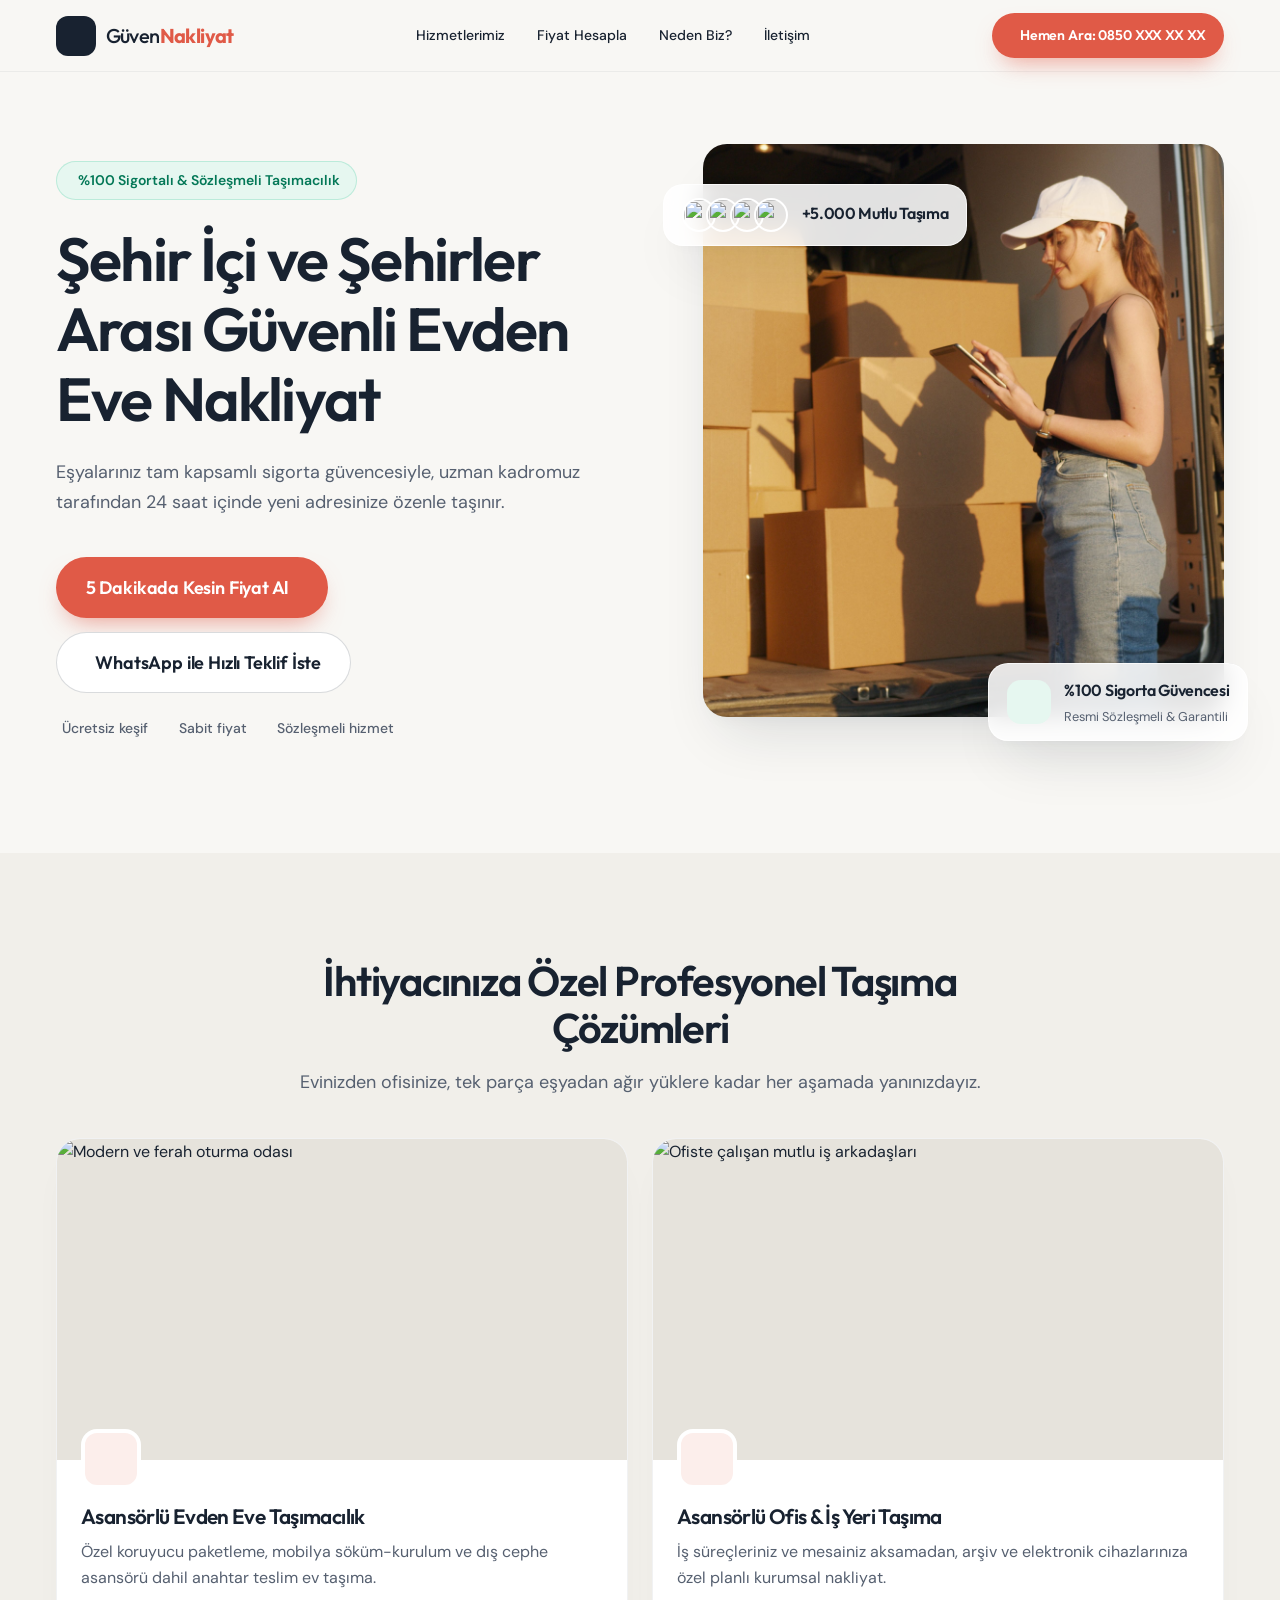
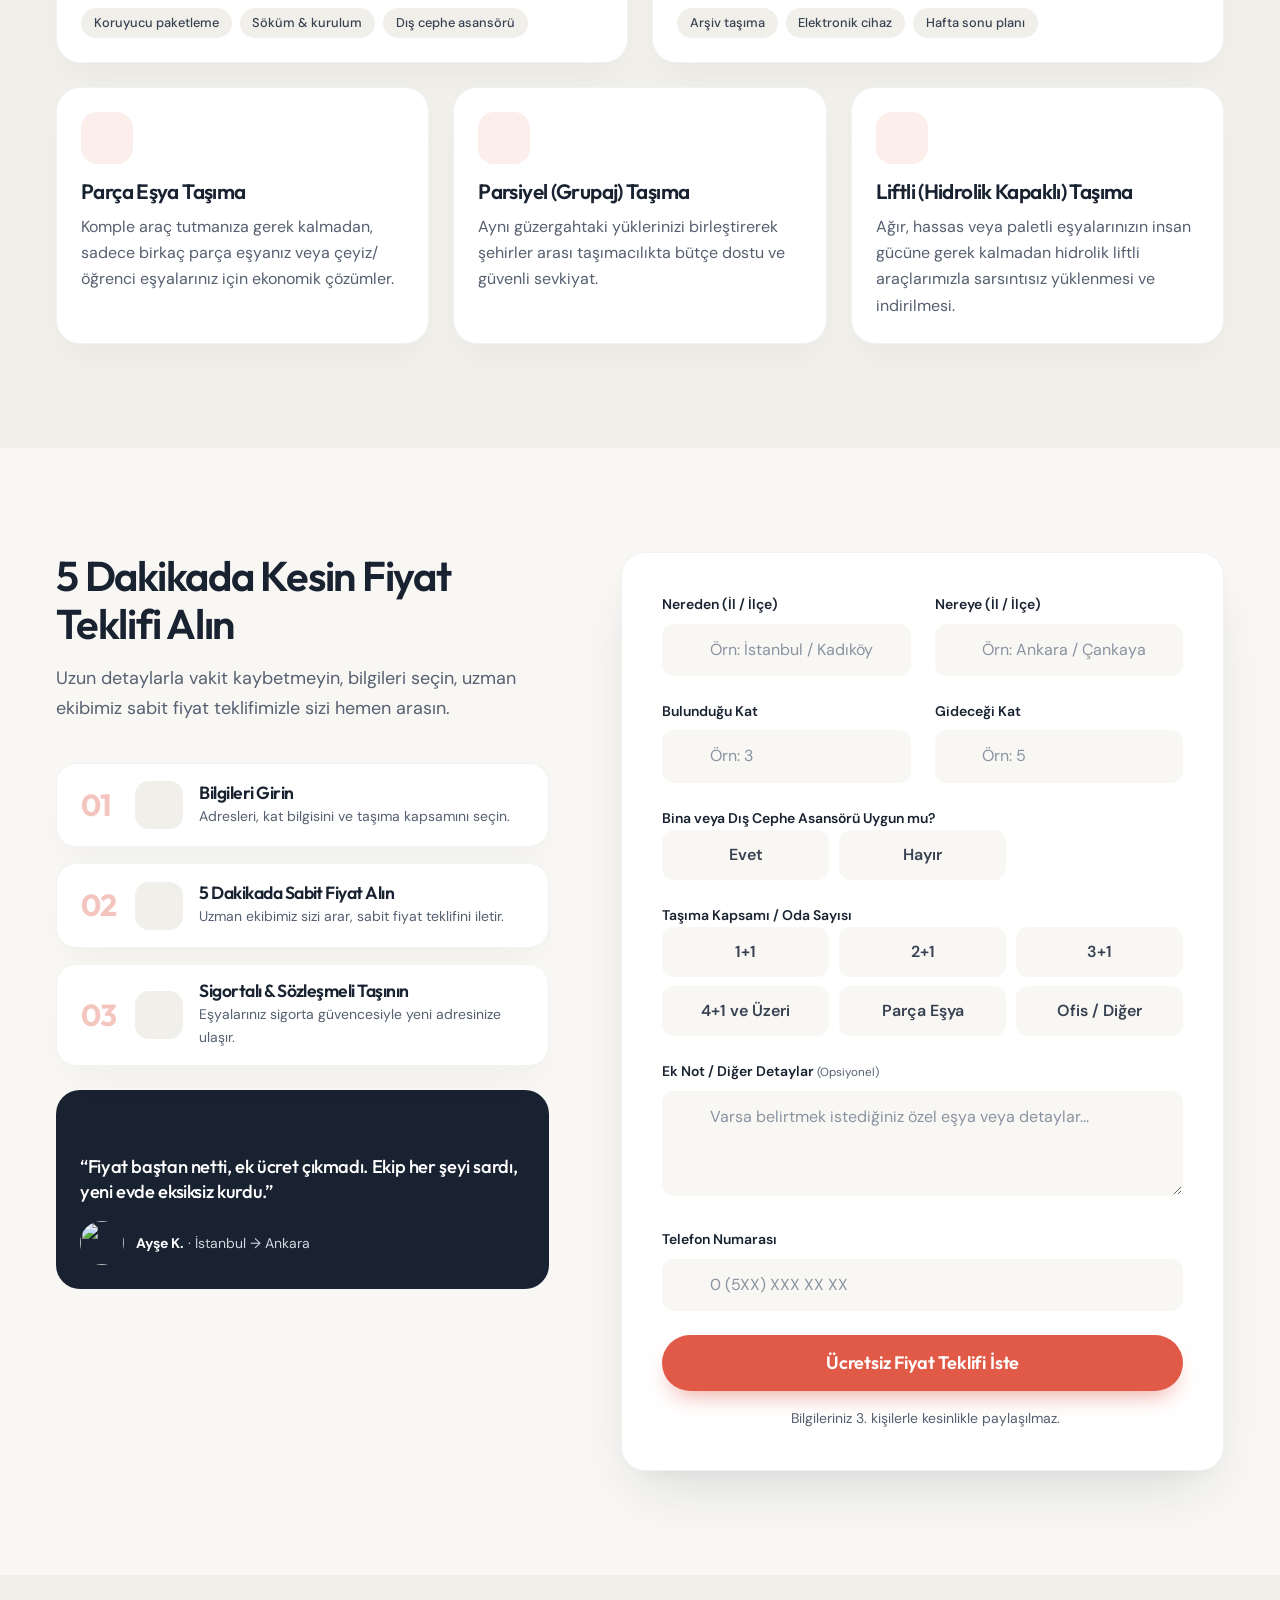
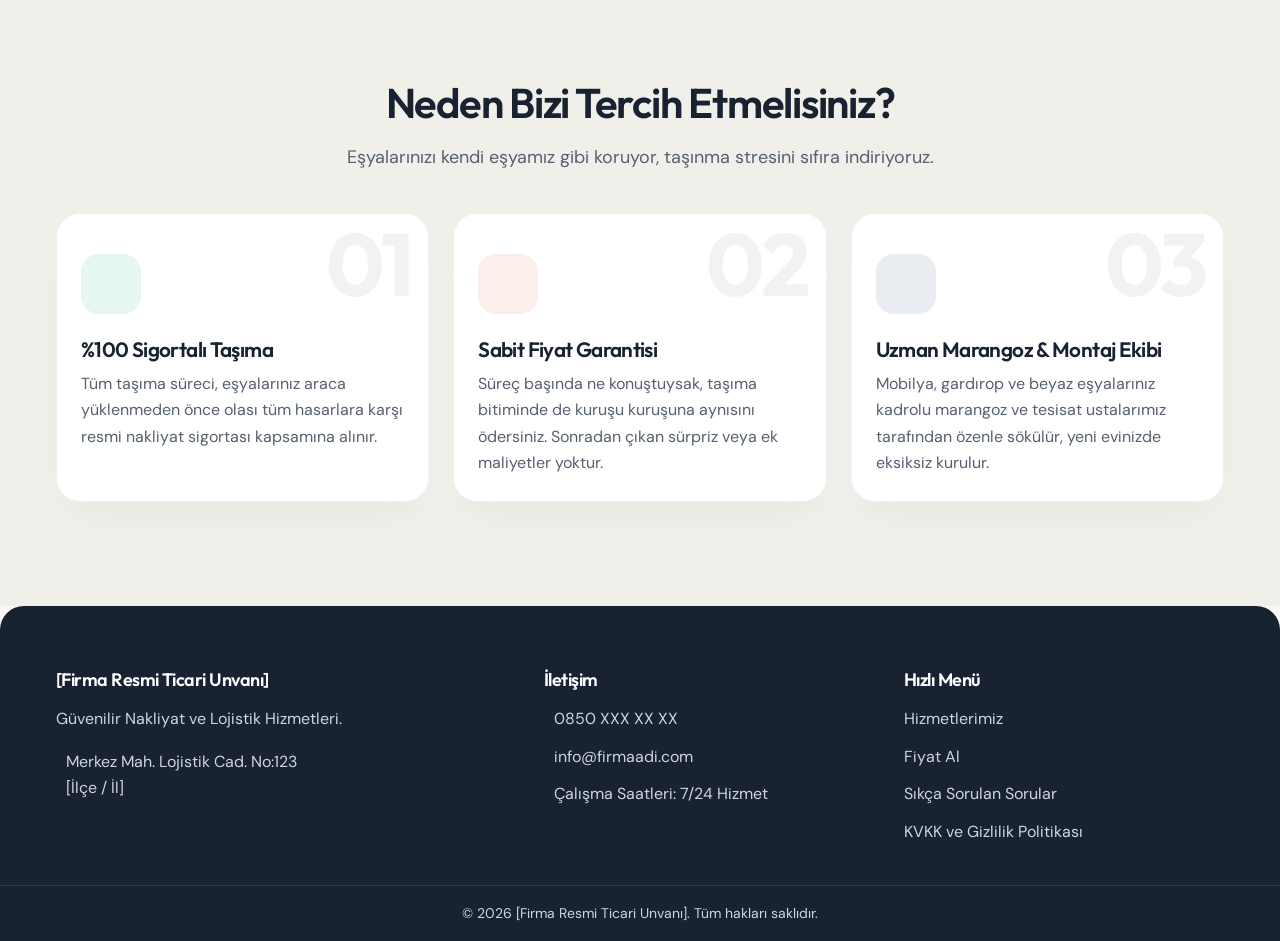
==== commit ea9cb40f: "klasörleme ve design" ====
--- a/index-v2.html
+++ b/index-v2.html
@@ -11,7 +11,7 @@
   <link href="https://fonts.googleapis.com/css2?family=DM+Sans:opsz,wght@9..40,400;9..40,500;9..40,600&family=Outfit:wght@500;600;700&display=swap" rel="stylesheet">
   <script src="https://unpkg.com/@phosphor-icons/web"></script>
   <link rel="stylesheet" href="https://unpkg.com/@phosphor-icons/web@2.1.1/src/duotone/style.css">
-  <link rel="stylesheet" href="style-v2.css">
+  <link rel="stylesheet" href="/assets/css/style-v2.css">
 </head>
 <body class="nk-body">
 
@@ -70,7 +70,7 @@
 
         <div class="nk-hero-media">
           <div class="nk-hero-photo">
-            <img src="https://images.unsplash.com/photo-1600518464441-9154a4dea21b?auto=format&fit=crop&w=1000&q=80" alt="Nakliye aracına eşya yükleyen profesyonel taşıma ekibi" width="1000" height="1100" fetchpriority="high">
+            <img src="/assets/images/pexels-artempodrez-5025517.jpg" alt="Nakliye aracına eşya yükleyen profesyonel taşıma ekibi" width="1000" height="1100" fetchpriority="high">
           </div>
           <div class="nk-floating-card nk-floating-card-reviews">
             <div class="nk-avatar-stack" aria-hidden="true">
@@ -346,6 +346,6 @@
     <a href="https://wa.me/905000000000?text=Merhaba%2C%20nakliyat%20i%C3%A7in%20teklif%20almak%20istiyorum." class="nk-mobile-bar-btn nk-mobile-bar-whatsapp" target="_blank" rel="noopener"><i class="ph-duotone ph-whatsapp-logo" aria-hidden="true"></i>WhatsApp Teklif</a>
   </div>
 
-  <script src="script-v2.js"></script>
+  <script src="/assets/js/script-v2.js"></script>
 </body>
 </html>
--- a/assets/css/style-v2.css
+++ b/assets/css/style-v2.css
@@ -0,0 +1,377 @@
+/* =========================================================
+   Nakliye v2 — Premium & Soft Editorial
+   Generated against design-system/nakliye/MASTER.md
+   (typography, palette and imagery overridden per brief)
+   Type: Outfit (headings) + DM Sans (body)
+   ========================================================= */
+
+:root {
+  /* Primitive */
+  --nk-stone-50: #f8f7f4;
+  --nk-stone-100: #f1efea;
+  --nk-stone-200: #e6e3dc;
+  --nk-white: #ffffff;
+  --nk-slate-900: #182230;
+  --nk-slate-700: #374151;
+  --nk-slate-600: #566070;
+  --nk-terracotta-500: #e05a47;
+  --nk-terracotta-600: #c94a38;
+  --nk-terracotta-700: #ad3e2e;
+  --nk-terracotta-50: #fceeeb;
+  --nk-emerald-500: #10b981;
+  --nk-emerald-700: #047857;
+  --nk-emerald-50: #e6f7f0;
+  --nk-amber-500: #f5b301;
+  --nk-red-600: #c62828;
+
+  /* Semantic */
+  --nk-primary-color: var(--nk-slate-900);
+  --nk-accent-color: var(--nk-terracotta-500);
+  --nk-accent-hover: var(--nk-terracotta-600);
+  --nk-success-color: var(--nk-emerald-500);
+  --nk-text-color: var(--nk-slate-900);
+  --nk-text-muted: var(--nk-slate-600);
+  --nk-bg-color: var(--nk-stone-50);
+  --nk-bg-alt: var(--nk-stone-100);
+  --nk-surface-color: var(--nk-white);
+  --nk-border-color: rgba(24, 34, 48, 0.06);
+  --nk-border-strong: rgba(24, 34, 48, 0.16);
+  --nk-error-color: var(--nk-red-600);
+
+  /* Typography */
+  --nk-font-heading: "Outfit", system-ui, sans-serif;
+  --nk-font-body: "DM Sans", system-ui, -apple-system, "Segoe UI", sans-serif;
+  --nk-text-sm: 0.875rem;
+  --nk-text-base: 1rem;
+  --nk-text-lg: 1.125rem;
+  --nk-text-xl: 1.3rem;
+  --nk-heading-tracking: -0.03em;
+
+  /* Spacing */
+  --nk-spacing-xs: 0.25rem;
+  --nk-spacing-sm: 0.5rem;
+  --nk-spacing-md: 1rem;
+  --nk-spacing-lg: 1.5rem;
+  --nk-spacing-xl: 2.5rem;
+  --nk-spacing-2xl: 4rem;
+  --nk-section-padding: 4.5rem;
+
+  /* Shape & elevation */
+  --nk-radius-sm: 12px;
+  --nk-radius-md: 16px;
+  --nk-radius-lg: 20px;
+  --nk-radius-xl: 24px;
+  --nk-radius-full: 999px;
+  --nk-shadow-soft: 0 20px 40px -15px rgba(24, 34, 48, 0.05);
+  --nk-shadow-lift: 0 30px 60px -20px rgba(24, 34, 48, 0.14), 0 8px 20px -10px rgba(24, 34, 48, 0.06);
+  --nk-transition: 220ms ease;
+
+  /* Layout */
+  --nk-container-width: 1200px;
+  --nk-header-height: 72px;
+  --nk-mobile-bar-height: 64px;
+}
+
+/* ---------- Base ---------- */
+*, *::before, *::after { box-sizing: border-box; }
+html { scroll-behavior: smooth; scroll-padding-top: calc(var(--nk-header-height) + 12px); }
+
+.nk-body {
+  margin: 0;
+  font-family: var(--nk-font-body);
+  font-size: var(--nk-text-base);
+  line-height: 1.65;
+  color: var(--nk-text-color);
+  background: var(--nk-bg-color);
+  -webkit-font-smoothing: antialiased;
+  padding-bottom: calc(var(--nk-mobile-bar-height) + 16px + env(safe-area-inset-bottom));
+}
+
+h1, h2, h3 { margin: 0; font-family: var(--nk-font-heading); line-height: 1.15; letter-spacing: var(--nk-heading-tracking); color: var(--nk-primary-color); }
+p { margin: 0; }
+a { color: inherit; text-decoration: none; }
+ul, ol { list-style: none; margin: 0; padding: 0; }
+img { display: block; max-width: 100%; }
+i[class*="ph-"] { line-height: 1; flex-shrink: 0; }
+:focus-visible { outline: 3px solid var(--nk-accent-color); outline-offset: 2px; }
+
+.nk-container { width: 100%; max-width: var(--nk-container-width); margin: 0 auto; padding: 0 var(--nk-spacing-md); }
+.nk-section { padding: var(--nk-section-padding) 0; }
+.nk-section-header { text-align: center; max-width: 700px; margin: 0 auto var(--nk-spacing-xl); }
+.nk-section-title { font-size: clamp(1.75rem, 5vw, 2.6rem); font-weight: 600; }
+.nk-section-subtitle { margin-top: var(--nk-spacing-md); color: var(--nk-text-muted); font-size: var(--nk-text-lg); }
+
+/* ---------- Buttons ---------- */
+.nk-btn {
+  display: inline-flex; align-items: center; justify-content: center; gap: 0.6rem;
+  min-height: 46px; padding: 0.7rem 1.4rem;
+  font-family: var(--nk-font-heading); font-weight: 600; font-size: var(--nk-text-base); letter-spacing: -0.01em;
+  border: 1.5px solid transparent; border-radius: var(--nk-radius-full);
+  cursor: pointer; text-align: center;
+  transition: background var(--nk-transition), transform var(--nk-transition), box-shadow var(--nk-transition), color var(--nk-transition);
+}
+.nk-btn i { font-size: 1.3em; }
+.nk-btn-lg { min-height: 56px; padding: 0.9rem 1.8rem; font-size: var(--nk-text-lg); }
+.nk-btn-primary { background: var(--nk-accent-color); color: var(--nk-white); box-shadow: 0 12px 24px -10px rgba(224, 90, 71, 0.6); }
+.nk-btn-primary:hover { background: var(--nk-accent-hover); transform: translateY(-2px); }
+.nk-btn-primary:active { background: var(--nk-terracotta-700); transform: none; }
+.nk-btn-whatsapp { background: var(--nk-surface-color); color: var(--nk-primary-color); border-color: var(--nk-border-strong); }
+.nk-btn-whatsapp i { color: var(--nk-emerald-500); }
+.nk-btn-whatsapp:hover { background: var(--nk-emerald-50); border-color: var(--nk-emerald-500); transform: translateY(-2px); }
+.nk-btn-submit { width: 100%; }
+.nk-btn[disabled] { opacity: 0.6; cursor: not-allowed; transform: none; }
+
+/* ---------- Header ---------- */
+.nk-header {
+  position: sticky; top: 0; z-index: 100; height: var(--nk-header-height);
+  background: rgba(248, 247, 244, 0.85); backdrop-filter: blur(14px); -webkit-backdrop-filter: blur(14px);
+  border-bottom: 1px solid var(--nk-border-color);
+  transition: box-shadow var(--nk-transition);
+}
+.nk-header.nk-is-scrolled { box-shadow: var(--nk-shadow-soft); }
+.nk-header-inner { height: 100%; display: flex; align-items: center; justify-content: space-between; gap: var(--nk-spacing-md); }
+
+.nk-logo { display: inline-flex; align-items: center; gap: 0.6rem; }
+.nk-logo-mark { width: 40px; height: 40px; display: grid; place-items: center; border-radius: 12px; background: var(--nk-primary-color); color: var(--nk-white); font-size: 1.4rem; }
+.nk-logo-text { font-family: var(--nk-font-heading); font-size: 1.25rem; font-weight: 500; letter-spacing: var(--nk-heading-tracking); }
+.nk-logo-text strong { font-weight: 700; color: var(--nk-accent-color); }
+
+.nk-nav {
+  position: absolute; top: var(--nk-header-height); left: 0; right: 0; display: none; flex-direction: column;
+  background: var(--nk-bg-color); padding: var(--nk-spacing-sm) var(--nk-spacing-md) var(--nk-spacing-md);
+  border-bottom: 1px solid var(--nk-border-color); box-shadow: var(--nk-shadow-lift);
+}
+.nk-nav.nk-is-open { display: flex; }
+.nk-nav-link { padding: 0.9rem 0; font-weight: 500; border-bottom: 1px solid var(--nk-border-color); }
+.nk-nav-link:last-child { border-bottom: 0; }
+.nk-nav-link:hover { color: var(--nk-accent-color); }
+.nk-header-call { display: none; padding: 0.6rem 1.1rem; font-size: var(--nk-text-sm); min-height: 44px; }
+
+.nk-menu-toggle { width: 44px; height: 44px; display: grid; place-items: center; background: none; border: 0; cursor: pointer; font-size: 1.7rem; color: var(--nk-primary-color); }
+.nk-menu-icon-close { display: none; }
+.nk-menu-toggle[aria-expanded="true"] .nk-menu-icon-open { display: none; }
+.nk-menu-toggle[aria-expanded="true"] .nk-menu-icon-close { display: block; }
+
+/* ---------- Hero ---------- */
+.nk-hero { padding: var(--nk-spacing-xl) 0 var(--nk-spacing-2xl); overflow: hidden; }
+.nk-hero-inner { display: grid; gap: 3rem; align-items: center; }
+
+.nk-hero-badge {
+  display: inline-flex; align-items: center; gap: 0.5rem; padding: 0.45rem 1rem 0.45rem 0.8rem; margin-bottom: var(--nk-spacing-lg);
+  background: var(--nk-emerald-50); color: var(--nk-emerald-700); font-size: var(--nk-text-sm); font-weight: 600;
+  border: 1px solid rgba(16, 185, 129, 0.2); border-radius: var(--nk-radius-full);
+}
+.nk-hero-badge i { font-size: 1.25rem; }
+.nk-hero-title { font-size: clamp(2.2rem, 7.5vw, 3.8rem); font-weight: 600; }
+.nk-hero-subtitle { margin-top: var(--nk-spacing-lg); font-size: var(--nk-text-lg); color: var(--nk-text-muted); max-width: 540px; }
+.nk-hero-actions { display: flex; flex-direction: column; gap: 0.9rem; margin-top: var(--nk-spacing-xl); }
+.nk-hero-checks { display: flex; flex-wrap: wrap; gap: 0.6rem 1.5rem; margin-top: var(--nk-spacing-lg); font-size: var(--nk-text-sm); font-weight: 500; color: var(--nk-text-muted); }
+.nk-hero-checks li { display: inline-flex; align-items: center; gap: 0.4rem; }
+.nk-hero-checks i { font-size: 1.2rem; color: var(--nk-emerald-500); }
+
+.nk-hero-media { position: relative; padding-bottom: 2.5rem; }
+.nk-hero-photo { border-radius: var(--nk-radius-xl); overflow: hidden; box-shadow: var(--nk-shadow-lift); aspect-ratio: 4 / 4.4; background: var(--nk-stone-200); }
+.nk-hero-photo img { width: 100%; height: 100%; object-fit: cover; object-position: center 55%; }
+
+.nk-floating-card {
+  position: absolute; display: flex; align-items: center; gap: 0.85rem; padding: 0.8rem 1.1rem;
+  background: rgba(255, 255, 255, 0.88); backdrop-filter: blur(12px); -webkit-backdrop-filter: blur(12px);
+  border: 1px solid rgba(255, 255, 255, 0.7); border-radius: var(--nk-radius-lg); box-shadow: var(--nk-shadow-lift);
+}
+.nk-floating-card-body { display: flex; flex-direction: column; gap: 0.15rem; }
+.nk-floating-card-title { font-family: var(--nk-font-heading); font-size: 1rem; font-weight: 600; letter-spacing: -0.02em; color: var(--nk-primary-color); }
+.nk-floating-card-text { font-size: 0.8rem; color: var(--nk-text-muted); }
+.nk-floating-card-icon { width: 44px; height: 44px; display: grid; place-items: center; border-radius: 14px; background: var(--nk-emerald-50); color: var(--nk-emerald-500); font-size: 1.7rem; }
+.nk-floating-card-reviews { top: 1rem; left: 0.75rem; }
+.nk-floating-card-insurance { bottom: 0; right: 0.75rem; }
+
+.nk-avatar-stack { display: flex; }
+.nk-avatar-stack img { width: 34px; height: 34px; border-radius: 50%; object-fit: cover; border: 2px solid var(--nk-white); margin-left: -10px; }
+.nk-avatar-stack img:first-child { margin-left: 0; }
+.nk-rating-stars { display: inline-flex; gap: 2px; color: var(--nk-amber-500); font-size: 0.95rem; }
+
+/* ---------- Services: bento ---------- */
+.nk-services { background: var(--nk-bg-alt); }
+.nk-bento-grid { display: grid; grid-template-columns: 1fr; gap: var(--nk-spacing-lg); }
+
+.nk-service-card {
+  background: var(--nk-surface-color); border: 1px solid var(--nk-border-color); border-radius: var(--nk-radius-xl);
+  box-shadow: var(--nk-shadow-soft); overflow: hidden;
+  transition: transform var(--nk-transition), box-shadow var(--nk-transition);
+}
+.nk-service-card:hover { transform: translateY(-6px); box-shadow: var(--nk-shadow-lift); }
+.nk-service-icon {
+  width: 52px; height: 52px; display: grid; place-items: center; margin-bottom: var(--nk-spacing-md);
+  border-radius: 16px; background: var(--nk-terracotta-50); color: var(--nk-accent-color); font-size: 1.8rem;
+  transition: background var(--nk-transition), color var(--nk-transition);
+}
+.nk-service-card:hover .nk-service-icon { background: var(--nk-accent-color); color: var(--nk-white); }
+.nk-service-title { font-size: var(--nk-text-xl); font-weight: 600; }
+.nk-service-text { margin-top: 0.6rem; color: var(--nk-text-muted); }
+
+.nk-bento-card-wide { display: flex; flex-direction: column; }
+.nk-bento-media { aspect-ratio: 16 / 9; overflow: hidden; background: var(--nk-stone-200); }
+.nk-bento-media img { width: 100%; height: 100%; object-fit: cover; transition: transform 600ms ease; }
+.nk-service-card:hover .nk-bento-media img { transform: scale(1.05); }
+.nk-bento-body { padding: var(--nk-spacing-lg); }
+.nk-bento-card-wide .nk-service-icon { margin-top: -3.4rem; position: relative; border: 4px solid var(--nk-surface-color); width: 60px; height: 60px; }
+.nk-bento-card-compact { padding: var(--nk-spacing-lg); }
+
+.nk-tag-list { display: flex; flex-wrap: wrap; gap: 0.5rem; margin-top: var(--nk-spacing-md); }
+.nk-tag { padding: 0.3rem 0.8rem; font-size: 0.8rem; font-weight: 500; color: var(--nk-slate-700); background: var(--nk-stone-100); border-radius: var(--nk-radius-full); }
+
+/* ---------- Quote: split ---------- */
+.nk-quote-section { background: var(--nk-bg-color); }
+.nk-quote-split { display: grid; gap: 3rem; align-items: start; }
+.nk-quote-info .nk-section-title { text-align: left; }
+.nk-quote-info .nk-section-subtitle { margin-top: var(--nk-spacing-md); }
+
+.nk-process-steps { display: grid; gap: var(--nk-spacing-md); margin-top: var(--nk-spacing-xl); }
+.nk-process-step {
+  position: relative; display: flex; align-items: center; gap: var(--nk-spacing-md); padding: var(--nk-spacing-md) var(--nk-spacing-lg);
+  background: var(--nk-surface-color); border: 1px solid var(--nk-border-color); border-radius: var(--nk-radius-lg); box-shadow: var(--nk-shadow-soft);
+}
+.nk-process-number { font-family: var(--nk-font-heading); font-size: 1.9rem; font-weight: 700; letter-spacing: var(--nk-heading-tracking); color: var(--nk-accent-color); opacity: 0.35; min-width: 2.4rem; }
+.nk-process-icon { display: none; }
+.nk-process-title { font-size: 1.1rem; font-weight: 600; }
+.nk-process-text { margin-top: 0.15rem; font-size: var(--nk-text-sm); color: var(--nk-text-muted); }
+
+.nk-testimonial-card { margin: var(--nk-spacing-lg) 0 0; padding: var(--nk-spacing-lg); background: var(--nk-primary-color); border-radius: var(--nk-radius-xl); color: var(--nk-stone-100); }
+.nk-testimonial-text { margin: 0.8rem 0 var(--nk-spacing-md); font-family: var(--nk-font-heading); font-size: 1.15rem; font-weight: 500; line-height: 1.4; letter-spacing: -0.02em; color: var(--nk-white); }
+.nk-testimonial-author { display: flex; align-items: center; gap: 0.75rem; font-size: var(--nk-text-sm); color: #cfd5de; }
+.nk-testimonial-author img { width: 44px; height: 44px; border-radius: 50%; object-fit: cover; }
+.nk-testimonial-author strong { color: var(--nk-white); }
+
+.nk-quote-form {
+  display: grid; gap: var(--nk-spacing-lg); padding: var(--nk-spacing-lg);
+  background: var(--nk-surface-color); border: 1px solid var(--nk-border-color); border-radius: var(--nk-radius-xl); box-shadow: var(--nk-shadow-lift);
+}
+.nk-form-row { display: grid; gap: var(--nk-spacing-lg); grid-template-columns: 1fr; }
+.nk-form-group { display: flex; flex-direction: column; gap: 0.45rem; min-width: 0; }
+.nk-fieldset { border: 0; padding: 0; margin: 0; }
+.nk-form-label { padding: 0; font-weight: 600; font-size: var(--nk-text-sm); color: var(--nk-primary-color); }
+.nk-form-label small { font-weight: 400; color: var(--nk-text-muted); }
+
+.nk-input-wrap { position: relative; }
+.nk-input-icon { position: absolute; left: 0.95rem; top: 50%; transform: translateY(-50%); font-size: 1.35rem; color: var(--nk-text-muted); pointer-events: none; }
+.nk-input-wrap-textarea .nk-input-icon { top: 1.55rem; }
+.nk-form-input {
+  width: 100%; min-height: 52px; padding: 0.75rem 1rem 0.75rem 2.9rem;
+  font: inherit; color: var(--nk-text-color); background: var(--nk-bg-color);
+  border: 1.5px solid transparent; border-radius: var(--nk-radius-sm);
+  transition: border-color var(--nk-transition), box-shadow var(--nk-transition), background var(--nk-transition);
+}
+.nk-form-input::placeholder { color: #8a93a0; }
+.nk-form-input:focus { outline: none; background: var(--nk-surface-color); border-color: var(--nk-accent-color); box-shadow: 0 0 0 4px rgba(224, 90, 71, 0.15); }
+.nk-input-wrap:focus-within .nk-input-icon { color: var(--nk-accent-color); }
+.nk-form-textarea { resize: vertical; min-height: 96px; }
+.nk-form-group.nk-has-error .nk-form-input { border-color: var(--nk-error-color); }
+.nk-form-error { font-size: var(--nk-text-sm); color: var(--nk-error-color); }
+.nk-form-error:empty { display: none; }
+
+.nk-chip-selector { display: grid; grid-template-columns: repeat(2, 1fr); gap: 0.6rem; }
+.nk-chip-selector-inline { grid-template-columns: repeat(2, minmax(0, 150px)); }
+.nk-option-chip { position: relative; cursor: pointer; }
+.nk-option-chip input { position: absolute; inset: 0; width: 100%; height: 100%; margin: 0; opacity: 0; cursor: pointer; }
+.nk-option-chip span {
+  display: flex; align-items: center; justify-content: center; min-height: 50px; padding: 0.5rem; text-align: center;
+  font-weight: 600; color: var(--nk-slate-700); background: var(--nk-bg-color);
+  border: 1.5px solid transparent; border-radius: var(--nk-radius-sm); transition: all var(--nk-transition);
+}
+.nk-option-chip:hover span { border-color: var(--nk-border-strong); background: var(--nk-surface-color); }
+.nk-option-chip input:checked + span { background: var(--nk-primary-color); border-color: var(--nk-primary-color); color: var(--nk-white); box-shadow: 0 10px 20px -10px rgba(24, 34, 48, 0.5); }
+.nk-option-chip input:focus-visible + span { outline: 3px solid var(--nk-accent-color); outline-offset: 2px; }
+
+.nk-form-note { display: flex; align-items: center; justify-content: center; gap: 0.4rem; margin-top: -0.5rem; font-size: var(--nk-text-sm); color: var(--nk-text-muted); }
+.nk-form-note i { font-size: 1.15rem; color: var(--nk-emerald-500); }
+.nk-form-success { padding: var(--nk-spacing-md); text-align: center; color: var(--nk-emerald-700); background: var(--nk-emerald-50); border-radius: var(--nk-radius-sm); }
+
+/* ---------- Features: editorial ---------- */
+.nk-features { background: var(--nk-bg-alt); }
+.nk-features-grid { display: grid; gap: var(--nk-spacing-lg); grid-template-columns: 1fr; }
+.nk-feature-card {
+  position: relative; overflow: hidden; padding: var(--nk-spacing-xl) var(--nk-spacing-lg) var(--nk-spacing-lg);
+  background: var(--nk-surface-color); border: 1px solid var(--nk-border-color); border-radius: var(--nk-radius-xl); box-shadow: var(--nk-shadow-soft);
+  transition: transform var(--nk-transition), box-shadow var(--nk-transition);
+}
+.nk-feature-card:hover { transform: translateY(-5px); box-shadow: var(--nk-shadow-lift); }
+.nk-feature-number { position: absolute; top: 0.4rem; right: 1.2rem; font-family: var(--nk-font-heading); font-size: 5.5rem; font-weight: 700; line-height: 1; letter-spacing: -0.05em; color: rgba(24, 34, 48, 0.06); pointer-events: none; }
+.nk-feature-icon { position: relative; width: 60px; height: 60px; display: grid; place-items: center; margin-bottom: var(--nk-spacing-lg); border-radius: 18px; font-size: 2rem; }
+.nk-feature-icon-sage { background: var(--nk-emerald-50); color: var(--nk-emerald-500); }
+.nk-feature-icon-terracotta { background: var(--nk-terracotta-50); color: var(--nk-accent-color); }
+.nk-feature-icon-slate { background: #e9edf2; color: var(--nk-slate-700); }
+.nk-feature-title { font-size: var(--nk-text-xl); font-weight: 600; margin-bottom: 0.6rem; }
+.nk-feature-text { color: var(--nk-text-muted); }
+
+/* ---------- Footer ---------- */
+.nk-footer { background: var(--nk-primary-color); color: #cfd5de; padding-top: var(--nk-spacing-2xl); border-radius: var(--nk-radius-xl) var(--nk-radius-xl) 0 0; }
+.nk-footer-inner { display: grid; gap: var(--nk-spacing-xl); grid-template-columns: 1fr; padding-bottom: var(--nk-spacing-xl); }
+.nk-footer-title { margin-bottom: var(--nk-spacing-md); font-size: var(--nk-text-lg); font-weight: 600; color: var(--nk-white); }
+.nk-footer-address { display: flex; gap: 0.6rem; margin-top: var(--nk-spacing-md); font-style: normal; }
+.nk-footer-address i, .nk-footer-list i { font-size: 1.3rem; color: var(--nk-accent-color); }
+.nk-footer-list { display: grid; gap: 0.7rem; }
+.nk-footer-list li { display: flex; align-items: center; gap: 0.6rem; }
+.nk-footer-list a { transition: color var(--nk-transition); }
+.nk-footer-list a:hover { color: var(--nk-white); }
+.nk-footer-bottom { padding: var(--nk-spacing-md) 0; text-align: center; font-size: var(--nk-text-sm); border-top: 1px solid rgba(255, 255, 255, 0.1); }
+
+/* ---------- Mobile sticky bar ---------- */
+.nk-mobile-sticky-bar {
+  position: fixed; left: 12px; right: 12px; bottom: calc(12px + env(safe-area-inset-bottom)); z-index: 90;
+  display: grid; grid-template-columns: 1fr 1fr; gap: 0.5rem; padding: 0.5rem;
+  background: rgba(255, 255, 255, 0.9); backdrop-filter: blur(12px); -webkit-backdrop-filter: blur(12px);
+  border: 1px solid var(--nk-border-color); border-radius: var(--nk-radius-lg); box-shadow: var(--nk-shadow-lift);
+}
+.nk-mobile-bar-btn {
+  display: flex; align-items: center; justify-content: center; gap: 0.45rem; min-height: 48px;
+  font-family: var(--nk-font-heading); font-weight: 600; font-size: var(--nk-text-sm); color: var(--nk-white); border-radius: var(--nk-radius-md);
+}
+.nk-mobile-bar-btn i { font-size: 1.3rem; }
+.nk-mobile-bar-call { background: var(--nk-accent-color); }
+.nk-mobile-bar-whatsapp { background: var(--nk-emerald-700); }
+
+/* ---------- Reveal ---------- */
+.nk-reveal { opacity: 0; transform: translateY(24px); transition: opacity 600ms ease, transform 600ms ease; }
+.nk-reveal.nk-is-visible { opacity: 1; transform: none; }
+
+/* ---------- Tablet ---------- */
+@media (min-width: 640px) {
+  .nk-hero-actions { flex-direction: row; flex-wrap: wrap; }
+  .nk-form-row { grid-template-columns: 1fr 1fr; }
+  .nk-chip-selector { grid-template-columns: repeat(3, 1fr); }
+  .nk-quote-form { padding: var(--nk-spacing-xl); }
+  .nk-process-icon { display: grid; place-items: center; width: 48px; height: 48px; border-radius: 14px; background: var(--nk-stone-100); color: var(--nk-primary-color); font-size: 1.6rem; flex-shrink: 0; }
+  .nk-floating-card-reviews { left: -0.5rem; }
+  .nk-floating-card-insurance { right: -0.5rem; }
+}
+
+/* ---------- Desktop ---------- */
+@media (min-width: 960px) {
+  :root { --nk-section-padding: 6.5rem; }
+  .nk-body { padding-bottom: 0; }
+  .nk-mobile-sticky-bar { display: none; }
+  .nk-menu-toggle { display: none; }
+  .nk-header-call { display: inline-flex; }
+  .nk-nav { position: static; display: flex; flex-direction: row; gap: 2rem; padding: 0; background: none; border: 0; box-shadow: none; }
+  .nk-nav-link { padding: 0.4rem 0; border: 0; font-size: var(--nk-text-sm); }
+
+  .nk-hero { padding: 4.5rem 0 6rem; }
+  .nk-hero-inner { grid-template-columns: 1.05fr 0.95fr; gap: 4.5rem; }
+  .nk-floating-card-reviews { left: -2.5rem; top: 2.5rem; }
+  .nk-floating-card-insurance { right: -1.5rem; bottom: 1rem; }
+
+  .nk-bento-grid { grid-template-columns: repeat(6, 1fr); }
+  .nk-bento-card-wide { grid-column: span 3; }
+  .nk-bento-card-compact { grid-column: span 2; }
+
+  .nk-quote-split { grid-template-columns: 0.9fr 1.1fr; gap: 4.5rem; }
+  .nk-quote-info { position: sticky; top: calc(var(--nk-header-height) + 24px); }
+  .nk-features-grid { grid-template-columns: repeat(3, 1fr); }
+  .nk-footer-inner { grid-template-columns: 1.4fr 1fr 1fr; }
+}
+
+@media (prefers-reduced-motion: reduce) {
+  html { scroll-behavior: auto; }
+  *, *::before, *::after { transition-duration: 0.01ms !important; animation-duration: 0.01ms !important; }
+  .nk-reveal { opacity: 1; transform: none; }
+}
